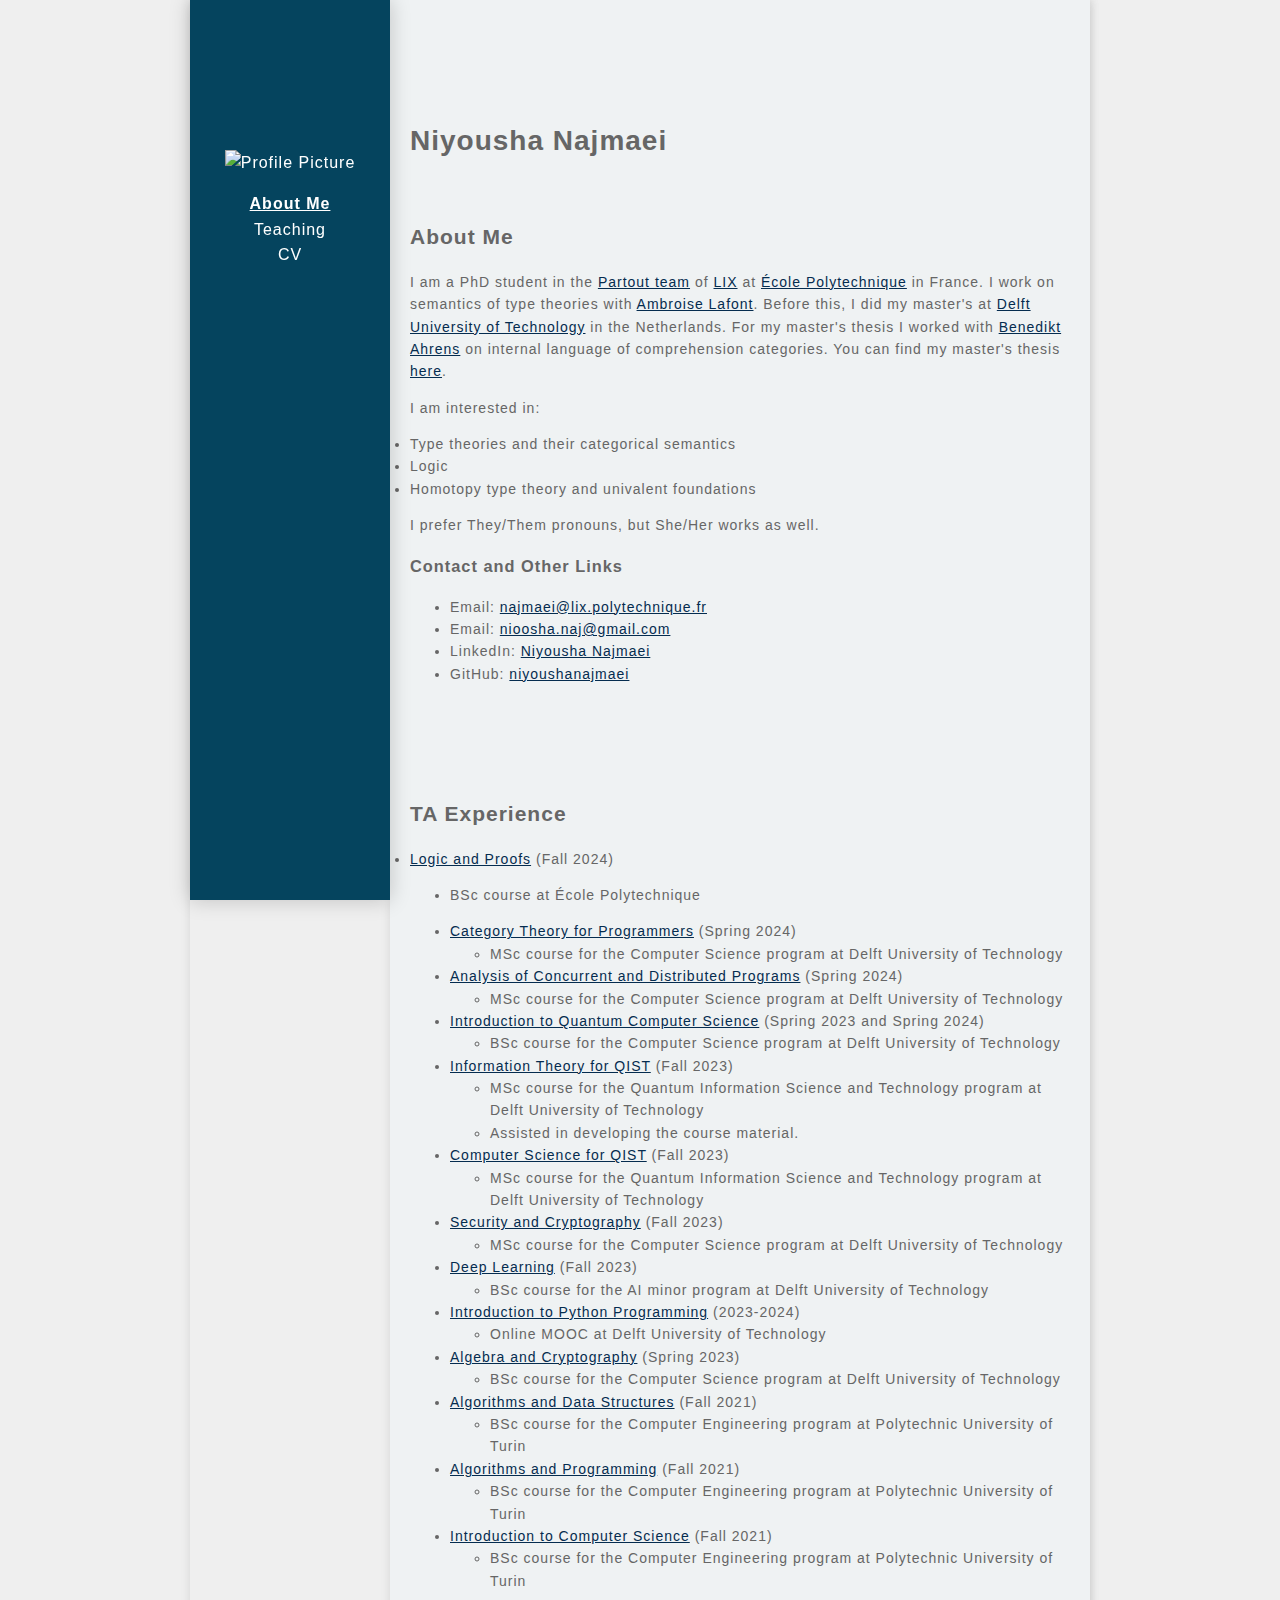
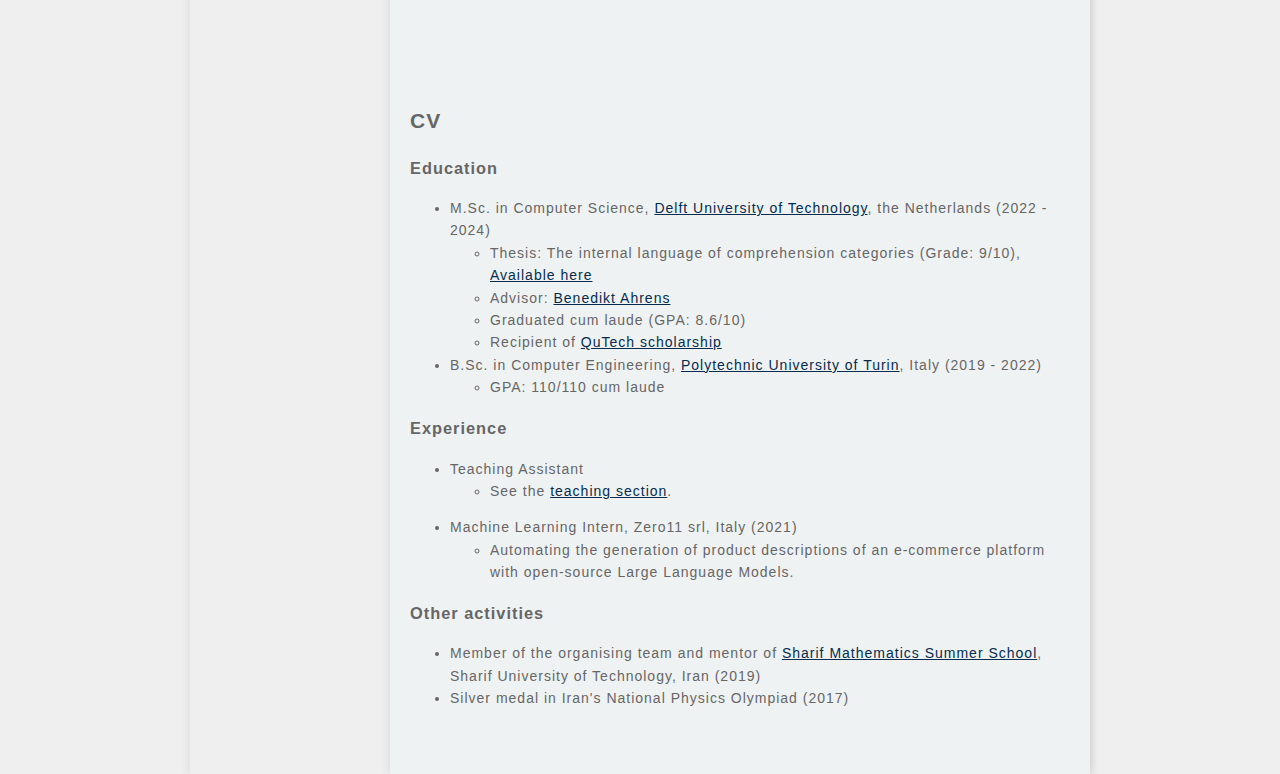
==== index.html @ a4563b4d "master thesis, phd position, new photo" ====
<!DOCTYPE html>
<html lang="en">

<head>
    <meta charset="UTF-8">
    <meta name="viewport" content="width=device-width, initial-scale=1.0">
    <title>Niyousha Najmaei</title>
    <link rel="stylesheet" href="styling.css">
</head>

<body>
    <div class="container">
        <div class="sidebar">
            <img src="./images/nioosha.jpg" alt="Profile Picture">
            <br><br>
            <a href="#about" class="nav-link">About Me</a> <br>
            <a href="#teaching" class="nav-link">Teaching</a><br>
            <!-- <a href="#projects" class="nav-link">Projects</a><br> -->
            <a href="#cv" class="nav-link">CV</a>
        </div>

        <div class="content" id="mainContentContainer">
            <!-- About Me Section -->
            <div id="name" class="name">
                <h1>Niyousha Najmaei</h1>
            </div>
            <div id="about" class="section">
                <h2>About Me</h2>
                <p>
                    I am a PhD student in the <a href="https://www.lix.polytechnique.fr/wp-partout/">Partout team</a> of <a href="https://www.lix.polytechnique.fr">LIX</a> at <a href="https://www.polytechnique.edu">École Polytechnique</a> in France. I work on semantics of type theories with <a href="https://amblafont.github.io">Ambroise Lafont</a>.
                    
                    Before this, I did my master's at <a href="https://www.tudelft.nl">Delft University of Technology</a> in the Netherlands. For my master's thesis I worked with <a href="https://benediktahrens.gitlab.io">Benedikt Ahrens</a> on internal language of comprehension categories. You can find my master's thesis <a href="https://repository.tudelft.nl/record/uuid:39e79d29-122c-4b54-827f-fd9908495e17">here</a>. 
                </p>
                <p>
                    I am interested in: 
                    <ul></ul>
                        <li>Type theories and their categorical semantics</li>
                        <li>Logic</li>
                        <li>Homotopy type theory and univalent foundations</li>
                    </ul>
                </p>
                
                I prefer They/Them pronouns, but She/Her works as well. 

                <h3>Contact and Other Links</h3>
                <p>
                    <ul>
                        <li>Email: <a href="mailto:najmaei@lix.polytechnique.fr">najmaei@lix.polytechnique.fr</a></li>
                        <li>Email: <a href="mailto:nioosha.naj@gmail.com">nioosha.naj@gmail.com</a></li>
                        <li>LinkedIn: <a href="https://www.linkedin.com/in/niyousha-najmaei-bb88a8216/">Niyousha Najmaei</a></li>
                        <li>GitHub: <a href="https://github.com/niyoushanajmaei/">niyoushanajmaei</a>
                    </ul>
                </p>
            </div>


            <!-- Teaching Section -->
            <div id="teaching" class="section">
                <h2>TA Experience</h2>
                <p>
                    <li><a href="https://synapses.polytechnique.fr/catalogue/2024-2025/ue/34/CSC-2F003-EP-logic-and-proofs?from=D12">Logic and Proofs</a> (Fall 2024)
                        <ul>
                            <li>BSc course at École Polytechnique</li>
                        </ul>
                        </i>
                    </li>
                    <ul>
                        <li><a href="https://www.studyguide.tudelft.nl/a101_displayCourse.do?course_id=64348">Category Theory for Programmers</a> (Spring 2024)
                            <ul>
                                <li>MSc course for the Computer Science program at Delft University of Technology</li>
                            </ul>
                            </i>
                        </li>
                        <li><a href="https://www.studyguide.tudelft.nl/a101_displayCourse.do?course_id=64343">Analysis of Concurrent and Distributed Programs</a> (Spring 2024)
                            <ul>
                                <li>MSc course for the Computer Science program at Delft University of Technology</li>
                            </ul>
                            </i>
                        </li>
                        <li><a href="https://www.studyguide.tudelft.nl/a101_displayCourse.do?course_id=64460">Introduction to Quantum Computer Science</a> (Spring 2023 and Spring 2024)
                            <ul>
                                <li>BSc course for the Computer Science program at Delft University of Technology</li>
                            </ul>
                        </li>
                        <li><a href="https://studiegids.tudelft.nl/a101_displayCourse.do?course_id=66909">Information Theory for QIST</a> (Fall 2023)
                            <ul>
                                <li>MSc course for the Quantum Information Science and Technology program at Delft University of Technology</li>
                                <li> Assisted in developing the course material.</li>
                            </ul>
                            </i>
                        </li>
                        <li><a href="https://studiegids.tudelft.nl/a101_displayCourse.do?course_id=66909">Computer Science for QIST</a> (Fall 2023)
                            <ul>
                                <li>MSc course for the Quantum Information Science and Technology program at Delft University of Technology</li>
                            </ul>
                        </li>
                        <li><a href="https://studiegids.tudelft.nl/a101_displayCourse.do?course_id=64264">Security and Cryptography</a> (Fall 2023)
                            <ul>
                                <li>MSc course for the Computer Science program at Delft University of Technology</li>
                            </ul>
                        </li>
                        <li><a href="https://studiegids.tudelft.nl/a101_displayCourse.do?course_id=66644">Deep Learning</a> (Fall 2023)
                            <ul>
                                <li>BSc course for the AI minor program at Delft University of Technology</li>
                            </ul>
                        </li>
                        <li><a href="https://studiegids.tudelft.nl/a101_displayCourse.do?course_id=67116">Introduction to Python Programming</a> (2023-2024)
                            <ul>
                                <li>Online MOOC at Delft University of Technology</li>
                            </ul>
                        </li>
                        <li><a href="https://studiegids.tudelft.nl/a101_displayCourse.do?course_id=61503">Algebra and Cryptography</a> (Spring 2023)</li>
                            <ul>
                                <li>BSc course for the Computer Science program at Delft University of Technology</li>
                            </ul>
                        </li>
                        
                        <li><a href="https://didattica.polito.it/pls/portal30/gap.pkg_guide.viewGap?p_cod_ins=01URNLM&p_a_acc=2022&p_header=S&p_lang=IT&multi=N">Algorithms and Data Structures</a> (Fall 2021)</li>
                            <ul>
                                <li>BSc course for the Computer Engineering program at Polytechnic University of Turin</li>
                            </ul>
                        </li>
                        <li><a href="https://didattica.polito.it/pls/portal30/gap.pkg_guide.viewGap?p_cod_ins=02OGDLM&p_a_acc=2021&p_header=S&p_lang=IT&multi=N">Algorithms and Programming</a> (Fall 2021)</li>
                            <ul>
                                <li>BSc course for the Computer Engineering program at Polytechnic University of Turin</li>
                            </ul>
                        </li>
                        <li><a href="https://didattica.polito.it/pls/portal30/gap.pkg_guide.viewGap?p_cod_ins=07JCJLI&p_a_acc=2022&p_header=S&p_lang=IT&multi=N">Introduction to Computer Science</a> (Fall 2021)</li>
                            <ul>
                                <li>BSc course for the Computer Engineering program at Polytechnic University of Turin</li>
                            </ul>
                        </li>
                    </ul>
                </p>
            </div>

            <!-- Projects Section
            <div id="projects" class="section">
                <h2>Projects</h2>
                <p>
                    <ul>
                    <li>Variational Quantum Eigensolver for the J1-J2 Spin Model (2022 - 2023) <a href="https://github.com/niyoushanajmaei/VQE_for_J1J2/blob/main/report/vqe_report.pdf">Report</a>, <a href="https://github.com/niyoushanajmaei/VQE_for_J1J2">Code</a></li>
                    <ul class="project-item">
                        <li>Investigating the use of the VQE algorithm with dynamic ansätze for finding the ground state of the J1-J2 model.</li>
                    </ul>
                
                    <li>Concurrency Testing for Weak Memory Models (Spring 2023) <a href="https://github.com/niyoushanajmaei/POSWM/blob/main/POS_Report-2.pdf">Report</a>, <a href="https://github.com/r-gheda/c11tester">Code</a></li>
                    <ul class="project-item">
                        <li>Extending BasicPOS and POS scheduling algorithms for concurrency testing in weak memory models.</li>
                    </ul>
                
                    <li>Automated Product Description Generation (Fall 2021) <a href="https://github.com/niyoushanajmaei/product_description/blob/master/reports/Report.pdf">Report</a>, <a href="https://github.com/niyoushanajmaei/product_description/tree/maste">Code</a></li>
                    <ul class="project-item">
                        <li>Bachelor thesis</li>
                        <li>Using Large Language Models for automating the generation of product descriptions for e-commerce platforms.</li>
                    </ul>
                
                    </ul>
                </p>
            </div> -->

            <!-- CV Section -->
            <div id="cv" class="section">
                <h2>CV</h2>
                <h3>Education</h3>
                <ul>
                    <li>M.Sc. in Computer Science, <a href="https://www.tudelft.nl">Delft University of Technology</a>, the Netherlands (2022 - 2024)</li>
                    <ul>
                        <li>Thesis: The internal language of comprehension categories (Grade: 9/10), <a href="https://repository.tudelft.nl/record/uuid:39e79d29-122c-4b54-827f-fd9908495e17">Available here</a></li>
                        <li>Advisor: <a href="https://benediktahrens.gitlab.io">Benedikt Ahrens</a></li>
                        <li>Graduated cum laude (GPA: 8.6/10)</li>
                        <li>Recipient of <a href="https://qutechacademy.nl/scholarships/">QuTech scholarship</a></li>
                        
                    </ul>
                    <li>B.Sc. in Computer Engineering, <a href="https://www.polito.it">Polytechnic University of Turin</a>, Italy (2019 - 2022)</li>
                    <ul>
                        <li>GPA: 110/110 cum laude</li>
                    </ul>
                </ul>

                <h3>Experience</h3>
                <ul>
                    <li>Teaching Assistant</li>
                    <ul>
                        <li>See the <a href="#teaching" class="nav-link">teaching section</a>.</li>
                    </ul>
                </ul>

                <ul>
                    <li>Machine Learning Intern, Zero11 srl, Italy (2021)</li>
                    <ul>
                        <li>Automating the generation of product descriptions of an e-commerce platform with open-source Large Language Models.</li>
                    </ul>
                </ul>

                <!-- <h3>Projects</h3>
                <ul>
                    <li>See the <a href="#projects" class="nav-link">projects section</a>.</li>
                </ul> -->
                
                <h3>Other activities</h3>
                <ul>
                    <li>Member of the organising team and mentor of <a href="http://school.math.sharif.edu">Sharif Mathematics Summer School</a>, Sharif University of Technology, Iran (2019)</li>
                    <li>Silver medal in Iran's National Physics Olympiad (2017)</li>
                    </ul>
                </ul>
            </div>
            <!-- <p class="not-footer">&copy; 2023 Niyousha Najmaei. All rights reserved.</p> -->
        </div>
    </div>
</body>

<script>
document.addEventListener("DOMContentLoaded", function () {
    const links = document.querySelectorAll('.nav-link');
    const targetSections = ["about", "teaching", "cv"];
    // const targetSections = ["about", "teaching", "projects", "cv"];
    let currentActiveLink = null;
    let clickedLink = false;

    function updateSidebar(entries) {
        entries.forEach(entry => {
            if (entry.isIntersecting) {
                const targetSectionId = entry.target.id;
                if (currentActiveLink !== targetSectionId && !clickedLink) {
                    currentActiveLink = targetSectionId;
                    updateActiveLink();
                }
            }
        });
    }

    function updateActiveLink() {
        links.forEach(link => {
            link.classList.remove('underline');
        });

        const activeLink = document.querySelector(`.nav-link[href="#${currentActiveLink || 'about'}"]`);
        if (activeLink) {
            activeLink.classList.add('underline');
        }
    }

    function handleScroll() {
        const scrollPosition = window.scrollY;
        if (scrollPosition === 0) {
            currentActiveLink = "about";
            updateActiveLink();
        }
    }

    function handleLinkClick(event) {
        clickedLink = true;
        const clickedLinkId = event.target.getAttribute('href').substring(1);
        currentActiveLink = clickedLinkId;
        updateActiveLink();

        const targetSection = document.getElementById(clickedLinkId);
        if (targetSection) {
            // Smooth scroll to the clicked section
            targetSection.scrollIntoView({
                behavior: 'smooth',
                block: 'start'
            });
        }

        // Reset the flag after a short delay
        setTimeout(() => {
            clickedLink = false;
        }, 200); // Adjust the duration as needed
    }

    const observer = new IntersectionObserver(updateSidebar, { threshold: 0.5 });

    targetSections.forEach(targetId => {
        const targetSection = document.getElementById(targetId);
        if (targetSection) {
            observer.observe(targetSection);
        }
    });

    // Set the initial scroll position to the top of the page and update the sidebar
    window.scrollTo(0, 0);
    updateActiveLink();

    // Add a scroll event listener to handle the case when the page is completely scrolled up
    window.addEventListener('scroll', handleScroll);

    // Add click event listeners to the sidebar links
    links.forEach(link => {
        link.addEventListener('click', handleLinkClick);
    });
});


</script>

</html>
---- styling.css ----
body, html {
    height: 100%;
    font-family: 'Segoe UI', Tahoma, Geneva, Verdana, sans-serif;
    letter-spacing: 1px;
    line-height: 1.6;
    margin: 0;
    padding: 0;
    background-color: #efefef;
    display: flex;
    flex-direction: column;
}

header {
    background-color: #efefef;
    color: #fff;
    text-align: center;
    padding: 1em;
    height: 30px;
}

.container {
    display: flex;
    width: 900px;
    margin: 20px auto;
    box-shadow: 0 0 10px rgba(0, 0, 0, 0.1);
    flex: 1;
    margin-top: 0px;
}

.sidebar {
    text-align: center;
    width: 200px;
    max-width: 100%;
    background-color: #05445E;
    color: #fff;
    padding: 130px 20px;
    box-sizing: border-box;
    align-items: center;
    box-shadow: 0 0 20px rgba(0, 0, 0, 0.2);
    position: fixed;
    overflow-y: auto;
    overflow-x: hidden; 
    top: 0;
    bottom: 0;
}

.sidebar img {
    top : 20px;
    width: 170px;
    margin-bottom: 10px;
    position: relative
}

.sidebar a {
    color: #fff;
    text-decoration: none;
}

.sidebar a.underline {
    color: #fff;
    text-decoration: underline;
    font-weight: bold;
}

.content {
    flex: 1;
    background-color: #eff2f3;
    padding: 20px;
    width: 80%;
    box-shadow: 0 0 10px rgba(0, 0, 0, 0.1);
    margin-left: 200px;
    box-sizing: border-box;
    color : #444;
    min-height: 100vh;
}

.not-footer {
    margin-top: auto;
    color: #666;
    text-align: center;
    padding: 1em;
    opacity: 0.4;
    font-size: 14px;
    height: 10px;
    text-align: left
}


#mainContentContainer{
    font-size: 14px; 
    display: flex;
    flex-direction: column;
    gap: 20px;
    padding: 20px;
    color: #666;
}

#mainContentContainer *{
    line-height: 1.6;
    letter-spacing: 1px;
}

a {
    color: #052c4f;
}

.section {
    margin-top: 30px;
    margin-bottom: 30px;
}

.name{
    margin-top: 80px;
    margin-bottom: -30px;
}
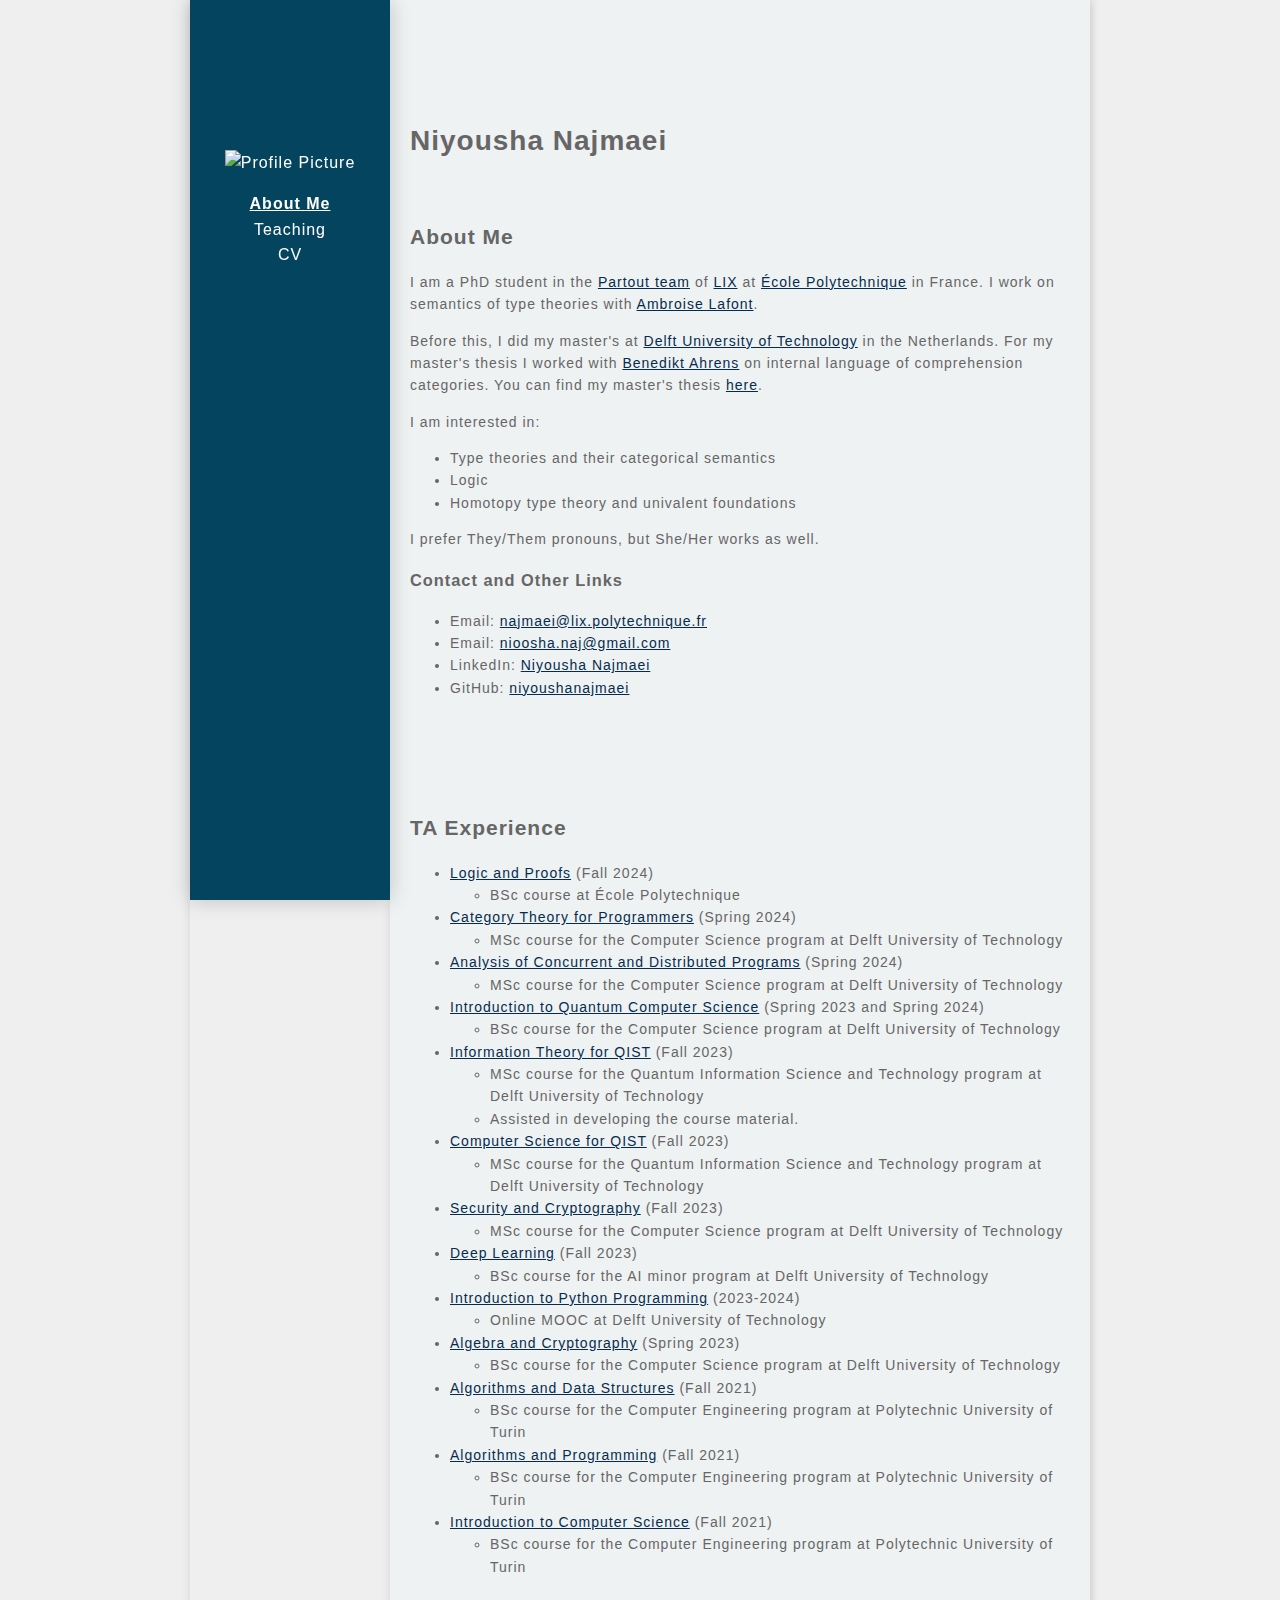
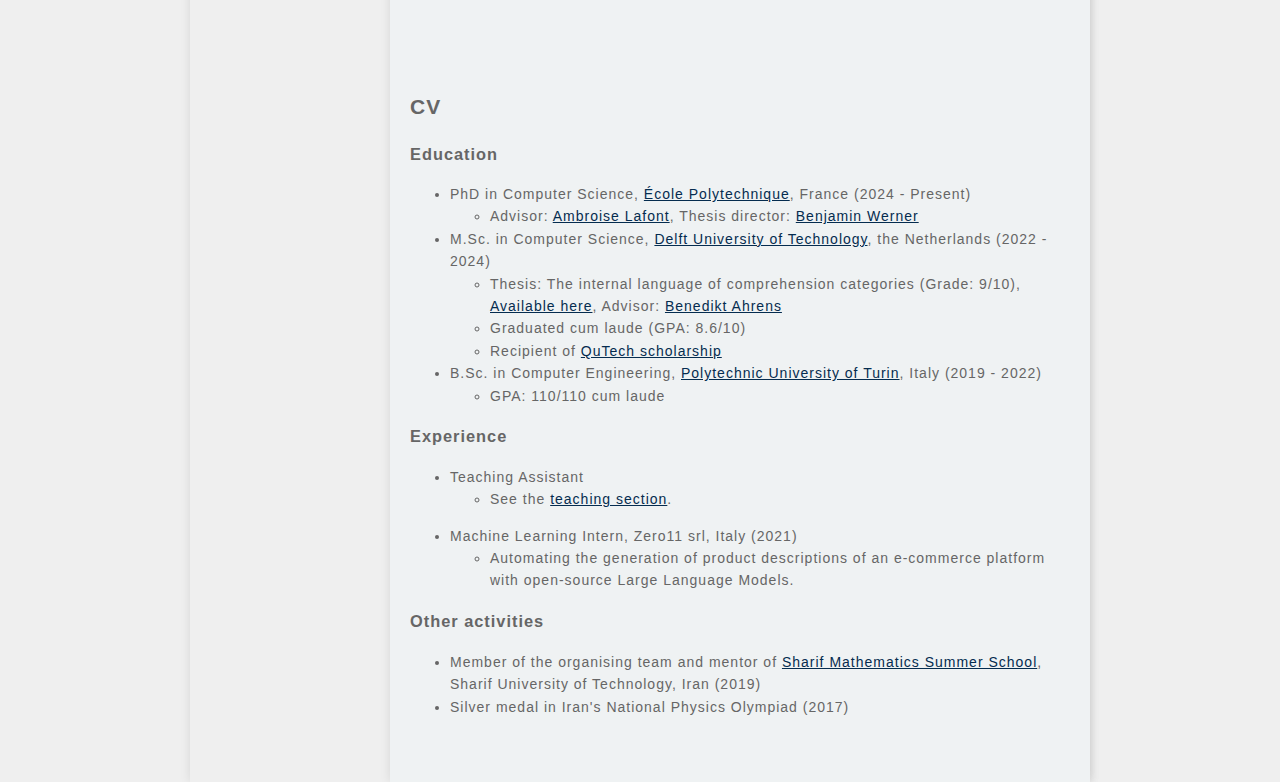
==== commit e6bcd173: "phd in cv section" ====
--- a/index.html
+++ b/index.html
@@ -28,20 +28,21 @@
                 <h2>About Me</h2>
                 <p>
                     I am a PhD student in the <a href="https://www.lix.polytechnique.fr/wp-partout/">Partout team</a> of <a href="https://www.lix.polytechnique.fr">LIX</a> at <a href="https://www.polytechnique.edu">École Polytechnique</a> in France. I work on semantics of type theories with <a href="https://amblafont.github.io">Ambroise Lafont</a>.
-                    
+                </p>
+                <p>
                     Before this, I did my master's at <a href="https://www.tudelft.nl">Delft University of Technology</a> in the Netherlands. For my master's thesis I worked with <a href="https://benediktahrens.gitlab.io">Benedikt Ahrens</a> on internal language of comprehension categories. You can find my master's thesis <a href="https://repository.tudelft.nl/record/uuid:39e79d29-122c-4b54-827f-fd9908495e17">here</a>. 
                 </p>
                 <p>
                     I am interested in: 
-                    <ul></ul>
+                    <ul>
                         <li>Type theories and their categorical semantics</li>
                         <li>Logic</li>
                         <li>Homotopy type theory and univalent foundations</li>
                     </ul>
                 </p>
-                
+                <p>
                 I prefer They/Them pronouns, but She/Her works as well. 
-
+                </p>
                 <h3>Contact and Other Links</h3>
                 <p>
                     <ul>
@@ -58,78 +59,77 @@
             <div id="teaching" class="section">
                 <h2>TA Experience</h2>
                 <p>
+                    <ul>
                     <li><a href="https://synapses.polytechnique.fr/catalogue/2024-2025/ue/34/CSC-2F003-EP-logic-and-proofs?from=D12">Logic and Proofs</a> (Fall 2024)
                         <ul>
                             <li>BSc course at École Polytechnique</li>
                         </ul>
+                    </li>
+                    <li><a href="https://www.studyguide.tudelft.nl/a101_displayCourse.do?course_id=64348">Category Theory for Programmers</a> (Spring 2024)
+                        <ul>
+                            <li>MSc course for the Computer Science program at Delft University of Technology</li>
+                        </ul>
                         </i>
                     </li>
-                    <ul>
-                        <li><a href="https://www.studyguide.tudelft.nl/a101_displayCourse.do?course_id=64348">Category Theory for Programmers</a> (Spring 2024)
-                            <ul>
-                                <li>MSc course for the Computer Science program at Delft University of Technology</li>
-                            </ul>
-                            </i>
-                        </li>
-                        <li><a href="https://www.studyguide.tudelft.nl/a101_displayCourse.do?course_id=64343">Analysis of Concurrent and Distributed Programs</a> (Spring 2024)
-                            <ul>
-                                <li>MSc course for the Computer Science program at Delft University of Technology</li>
-                            </ul>
-                            </i>
-                        </li>
-                        <li><a href="https://www.studyguide.tudelft.nl/a101_displayCourse.do?course_id=64460">Introduction to Quantum Computer Science</a> (Spring 2023 and Spring 2024)
-                            <ul>
-                                <li>BSc course for the Computer Science program at Delft University of Technology</li>
-                            </ul>
-                        </li>
-                        <li><a href="https://studiegids.tudelft.nl/a101_displayCourse.do?course_id=66909">Information Theory for QIST</a> (Fall 2023)
-                            <ul>
-                                <li>MSc course for the Quantum Information Science and Technology program at Delft University of Technology</li>
-                                <li> Assisted in developing the course material.</li>
-                            </ul>
-                            </i>
-                        </li>
-                        <li><a href="https://studiegids.tudelft.nl/a101_displayCourse.do?course_id=66909">Computer Science for QIST</a> (Fall 2023)
-                            <ul>
-                                <li>MSc course for the Quantum Information Science and Technology program at Delft University of Technology</li>
-                            </ul>
-                        </li>
-                        <li><a href="https://studiegids.tudelft.nl/a101_displayCourse.do?course_id=64264">Security and Cryptography</a> (Fall 2023)
-                            <ul>
-                                <li>MSc course for the Computer Science program at Delft University of Technology</li>
-                            </ul>
-                        </li>
-                        <li><a href="https://studiegids.tudelft.nl/a101_displayCourse.do?course_id=66644">Deep Learning</a> (Fall 2023)
-                            <ul>
-                                <li>BSc course for the AI minor program at Delft University of Technology</li>
-                            </ul>
-                        </li>
-                        <li><a href="https://studiegids.tudelft.nl/a101_displayCourse.do?course_id=67116">Introduction to Python Programming</a> (2023-2024)
-                            <ul>
-                                <li>Online MOOC at Delft University of Technology</li>
-                            </ul>
-                        </li>
-                        <li><a href="https://studiegids.tudelft.nl/a101_displayCourse.do?course_id=61503">Algebra and Cryptography</a> (Spring 2023)</li>
-                            <ul>
-                                <li>BSc course for the Computer Science program at Delft University of Technology</li>
-                            </ul>
-                        </li>
-                        
-                        <li><a href="https://didattica.polito.it/pls/portal30/gap.pkg_guide.viewGap?p_cod_ins=01URNLM&p_a_acc=2022&p_header=S&p_lang=IT&multi=N">Algorithms and Data Structures</a> (Fall 2021)</li>
-                            <ul>
-                                <li>BSc course for the Computer Engineering program at Polytechnic University of Turin</li>
-                            </ul>
-                        </li>
-                        <li><a href="https://didattica.polito.it/pls/portal30/gap.pkg_guide.viewGap?p_cod_ins=02OGDLM&p_a_acc=2021&p_header=S&p_lang=IT&multi=N">Algorithms and Programming</a> (Fall 2021)</li>
-                            <ul>
-                                <li>BSc course for the Computer Engineering program at Polytechnic University of Turin</li>
-                            </ul>
-                        </li>
-                        <li><a href="https://didattica.polito.it/pls/portal30/gap.pkg_guide.viewGap?p_cod_ins=07JCJLI&p_a_acc=2022&p_header=S&p_lang=IT&multi=N">Introduction to Computer Science</a> (Fall 2021)</li>
-                            <ul>
-                                <li>BSc course for the Computer Engineering program at Polytechnic University of Turin</li>
-                            </ul>
-                        </li>
+                    <li><a href="https://www.studyguide.tudelft.nl/a101_displayCourse.do?course_id=64343">Analysis of Concurrent and Distributed Programs</a> (Spring 2024)
+                        <ul>
+                            <li>MSc course for the Computer Science program at Delft University of Technology</li>
+                        </ul>
+                        </i>
+                    </li>
+                    <li><a href="https://www.studyguide.tudelft.nl/a101_displayCourse.do?course_id=64460">Introduction to Quantum Computer Science</a> (Spring 2023 and Spring 2024)
+                        <ul>
+                            <li>BSc course for the Computer Science program at Delft University of Technology</li>
+                        </ul>
+                    </li>
+                    <li><a href="https://studiegids.tudelft.nl/a101_displayCourse.do?course_id=66909">Information Theory for QIST</a> (Fall 2023)
+                        <ul>
+                            <li>MSc course for the Quantum Information Science and Technology program at Delft University of Technology</li>
+                            <li> Assisted in developing the course material.</li>
+                        </ul>
+                        </i>
+                    </li>
+                    <li><a href="https://studiegids.tudelft.nl/a101_displayCourse.do?course_id=66909">Computer Science for QIST</a> (Fall 2023)
+                        <ul>
+                            <li>MSc course for the Quantum Information Science and Technology program at Delft University of Technology</li>
+                        </ul>
+                    </li>
+                    <li><a href="https://studiegids.tudelft.nl/a101_displayCourse.do?course_id=64264">Security and Cryptography</a> (Fall 2023)
+                        <ul>
+                            <li>MSc course for the Computer Science program at Delft University of Technology</li>
+                        </ul>
+                    </li>
+                    <li><a href="https://studiegids.tudelft.nl/a101_displayCourse.do?course_id=66644">Deep Learning</a> (Fall 2023)
+                        <ul>
+                            <li>BSc course for the AI minor program at Delft University of Technology</li>
+                        </ul>
+                    </li>
+                    <li><a href="https://studiegids.tudelft.nl/a101_displayCourse.do?course_id=67116">Introduction to Python Programming</a> (2023-2024)
+                        <ul>
+                            <li>Online MOOC at Delft University of Technology</li>
+                        </ul>
+                    </li>
+                    <li><a href="https://studiegids.tudelft.nl/a101_displayCourse.do?course_id=61503">Algebra and Cryptography</a> (Spring 2023)</li>
+                        <ul>
+                            <li>BSc course for the Computer Science program at Delft University of Technology</li>
+                        </ul>
+                    </li>
+                    
+                    <li><a href="https://didattica.polito.it/pls/portal30/gap.pkg_guide.viewGap?p_cod_ins=01URNLM&p_a_acc=2022&p_header=S&p_lang=IT&multi=N">Algorithms and Data Structures</a> (Fall 2021)</li>
+                        <ul>
+                            <li>BSc course for the Computer Engineering program at Polytechnic University of Turin</li>
+                        </ul>
+                    </li>
+                    <li><a href="https://didattica.polito.it/pls/portal30/gap.pkg_guide.viewGap?p_cod_ins=02OGDLM&p_a_acc=2021&p_header=S&p_lang=IT&multi=N">Algorithms and Programming</a> (Fall 2021)</li>
+                        <ul>
+                            <li>BSc course for the Computer Engineering program at Polytechnic University of Turin</li>
+                        </ul>
+                    </li>
+                    <li><a href="https://didattica.polito.it/pls/portal30/gap.pkg_guide.viewGap?p_cod_ins=07JCJLI&p_a_acc=2022&p_header=S&p_lang=IT&multi=N">Introduction to Computer Science</a> (Fall 2021)</li>
+                        <ul>
+                            <li>BSc course for the Computer Engineering program at Polytechnic University of Turin</li>
+                        </ul>
+                    </li>
                     </ul>
                 </p>
             </div>
@@ -164,10 +164,15 @@
                 <h2>CV</h2>
                 <h3>Education</h3>
                 <ul>
+                    <li>PhD in Computer Science, <a href="https://www.polytechnique.edu">École Polytechnique</a>, France (2024 - Present)</li>
+                        <ul>
+                            <li> 
+                                Advisor: <a href="https://amblafont.github.io">Ambroise Lafont</a>, Thesis director: <a href="https://www.lix.polytechnique.fr/Labo/Benjamin.Werner/">Benjamin Werner</a>
+                            </li>
+                        </ul>
                     <li>M.Sc. in Computer Science, <a href="https://www.tudelft.nl">Delft University of Technology</a>, the Netherlands (2022 - 2024)</li>
                     <ul>
-                        <li>Thesis: The internal language of comprehension categories (Grade: 9/10), <a href="https://repository.tudelft.nl/record/uuid:39e79d29-122c-4b54-827f-fd9908495e17">Available here</a></li>
-                        <li>Advisor: <a href="https://benediktahrens.gitlab.io">Benedikt Ahrens</a></li>
+                        <li>Thesis: The internal language of comprehension categories (Grade: 9/10), <a href="https://repository.tudelft.nl/record/uuid:39e79d29-122c-4b54-827f-fd9908495e17">Available here</a>, Advisor: <a href="https://benediktahrens.gitlab.io">Benedikt Ahrens</a></li>
                         <li>Graduated cum laude (GPA: 8.6/10)</li>
                         <li>Recipient of <a href="https://qutechacademy.nl/scholarships/">QuTech scholarship</a></li>
                         
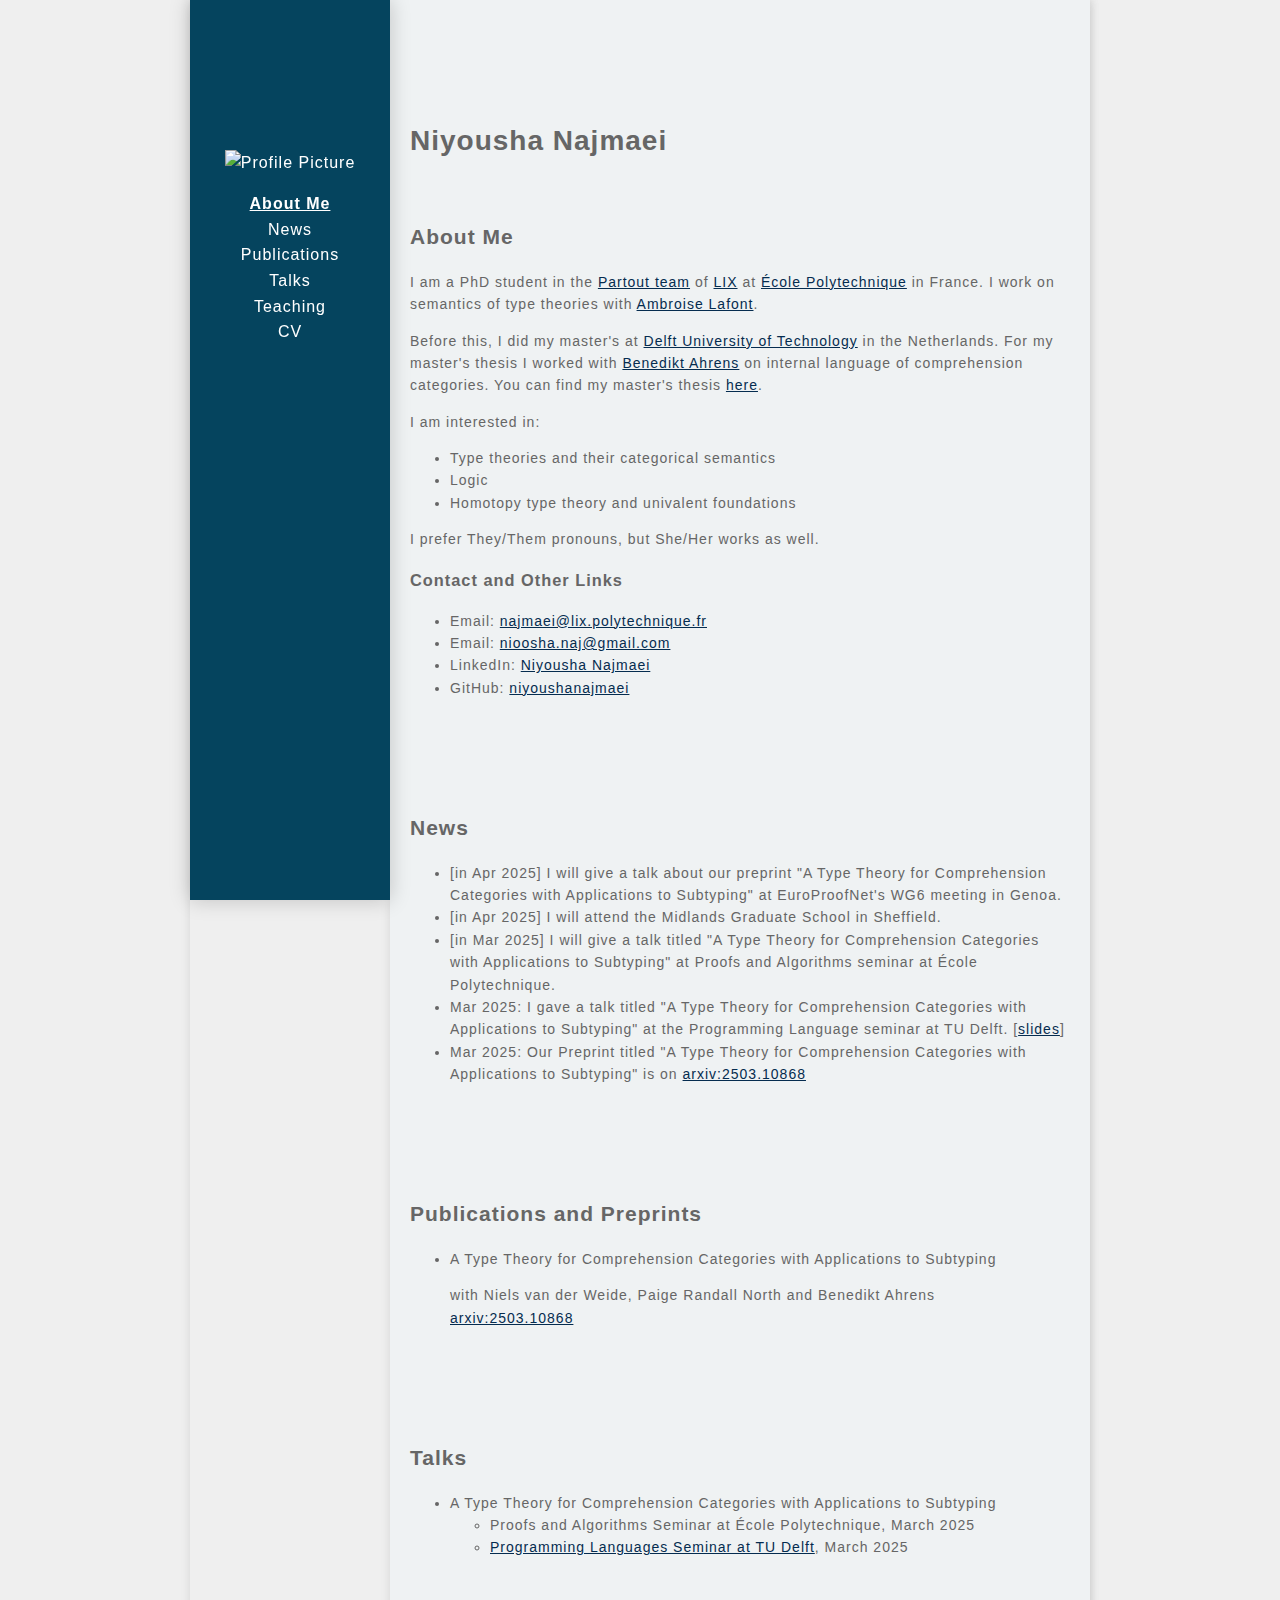
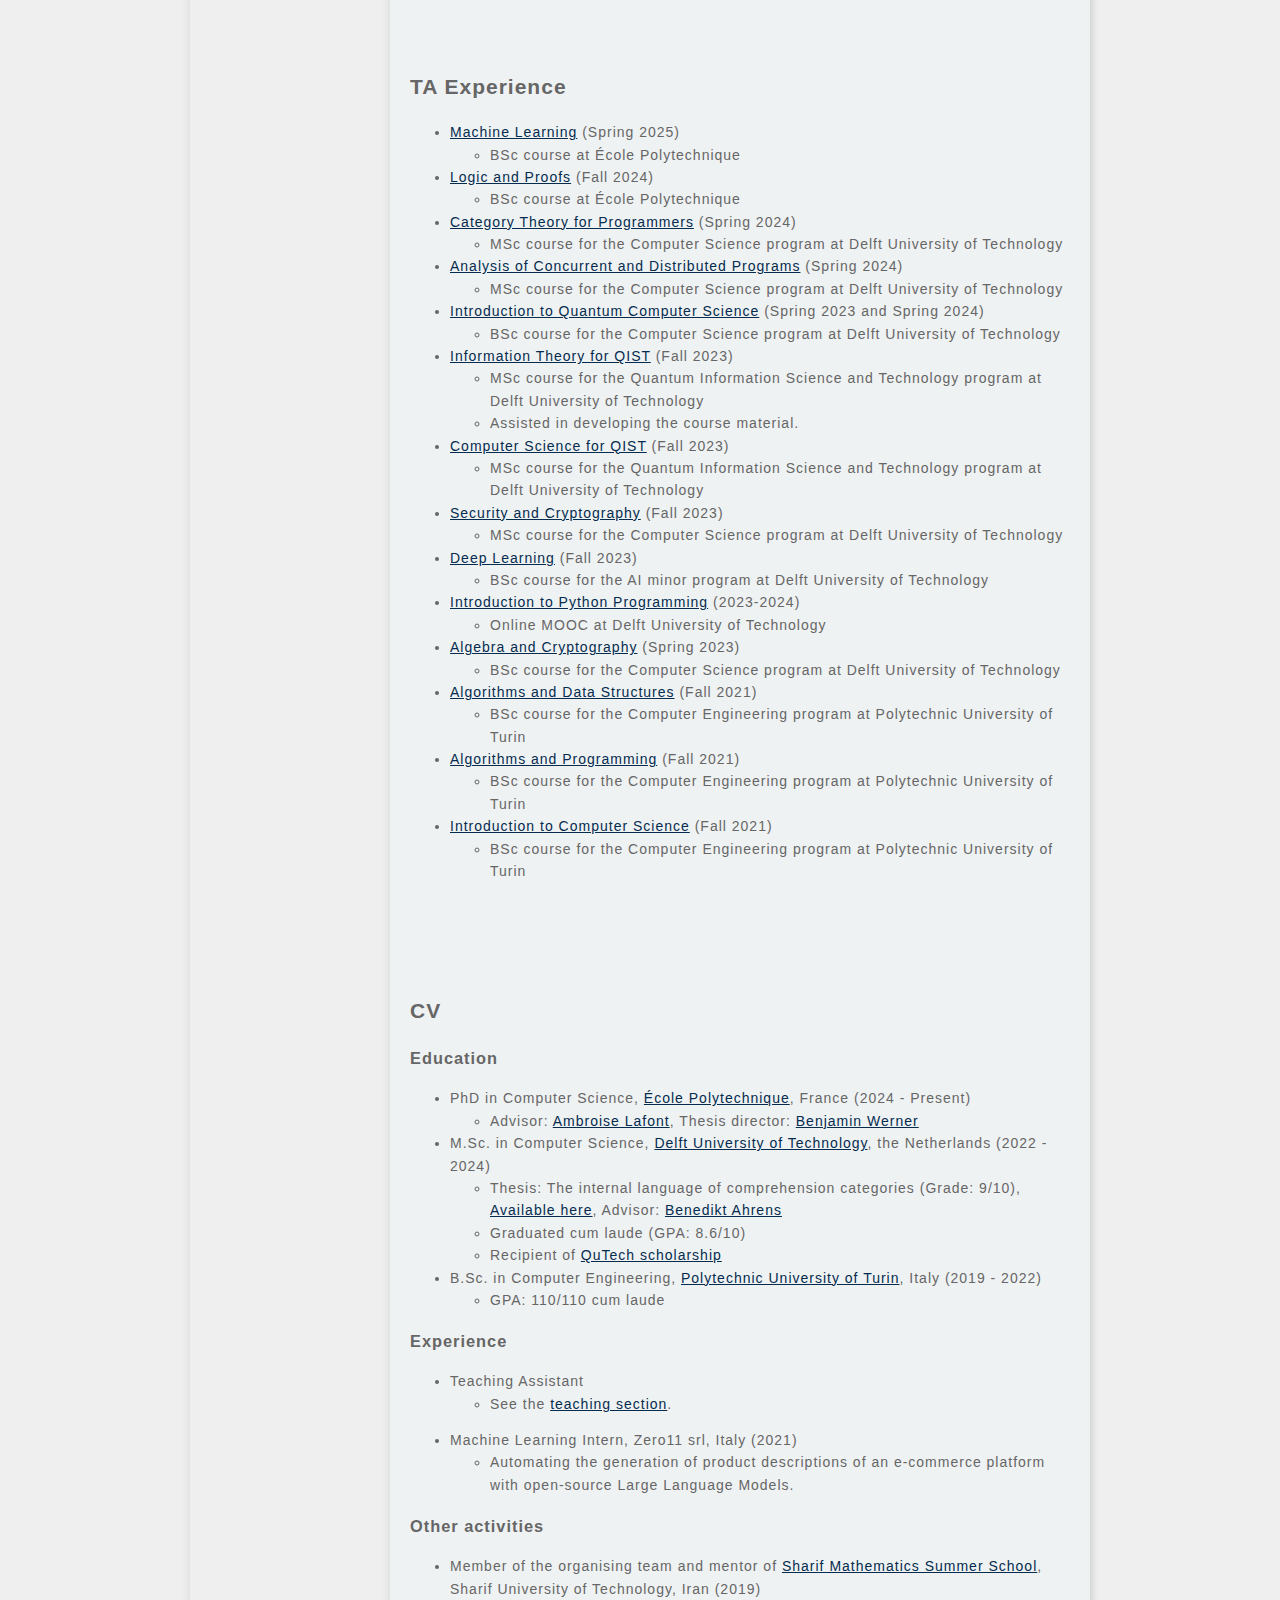
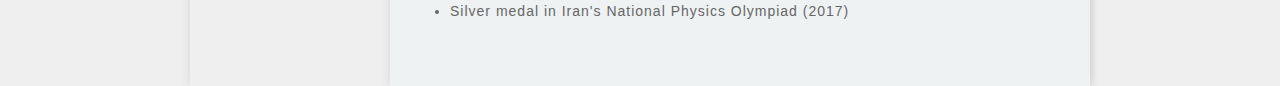
==== commit 42f41254: "add news, publications and talks, update TA" ====
--- a/index.html
+++ b/index.html
@@ -11,9 +11,12 @@
 <body>
     <div class="container">
         <div class="sidebar">
-            <img src="./images/nioosha.jpg" alt="Profile Picture">
+            <img src="./images/nioosha.png" alt="Profile Picture">
             <br><br>
             <a href="#about" class="nav-link">About Me</a> <br>
+            <a href="#news" class="nav-link">News</a> <br>
+            <a href="#publications" class="nav-link">Publications</a><br>
+            <a href="#talks" class="nav-link">Talks</a><br>
             <a href="#teaching" class="nav-link">Teaching</a><br>
             <!-- <a href="#projects" class="nav-link">Projects</a><br> -->
             <a href="#cv" class="nav-link">CV</a>
@@ -55,11 +58,76 @@
             </div>
 
 
+            <!-- News Section -->
+            <div id="news" class="section">
+                <h2>News</h2>
+                <p>
+                    <ul>
+                        <li>
+                            [in Apr 2025] I will give a talk about our preprint "A Type Theory for Comprehension Categories with Applications to Subtyping" at EuroProofNet's WG6 meeting in Genoa. 
+                        </li>
+                        <li>
+                            [in Apr 2025] I will attend the Midlands Graduate School in Sheffield.
+                        </li>
+                        <li>
+                            [in Mar 2025] I will give a talk titled "A Type Theory for Comprehension Categories with Applications to Subtyping" at Proofs and Algorithms seminar at École Polytechnique. 
+                        </li>
+                        <li>
+                            Mar 2025: I gave a talk titled "A Type Theory for Comprehension Categories with Applications to Subtyping" at the Programming Language seminar at TU Delft. [<a href="talks/CCTT/A_Type_Theory_for_Comprehension_Categories_with_Applications_to_Subtyping_Delft.pdf" target="_blank" rel="noopener noreferrer">slides</a>]
+                        </li>
+                        <li>
+                            Mar 2025: Our Preprint titled "A Type Theory for Comprehension Categories with Applications to Subtyping" is on <a href="https://arxiv.org/abs/2503.10868">arxiv:2503.10868</a>
+                        </li>
+                    </ul>
+                </p>
+            </div>
+
+            <!-- Publications Section -->
+            <div id="publications" class="section">
+                <h2>Publications and Preprints</h2>
+                <p>
+                    <ul>
+                        <li>
+                        A Type Theory for Comprehension Categories with Applications to Subtyping
+                        <p>
+                            with Niels van der Weide, Paige Randall North and Benedikt Ahrens
+                            <br>
+                            <a href="https://arxiv.org/abs/2503.10868">arxiv:2503.10868</a></p>
+                        </li>
+                    </ul>
+                </p>
+            </div>
+
+            <!-- Talks Section -->
+            <div id="talks" class="section">
+                <h2>Talks</h2>
+                <p><ul>
+                    <li>
+                        A Type Theory for Comprehension Categories with Applications to Subtyping
+                        <ul>
+                            <li>
+                                Proofs and Algorithms Seminar at École Polytechnique, March 2025
+                            </li>
+                            <li>
+                                <a href="talks/CCTT/A_Type_Theory_for_Comprehension_Categories_with_Applications_to_Subtyping_Delft.pdf" target="_blank" rel="noopener noreferrer">Programming Languages Seminar at TU Delft</a>, March 2025
+                            </li>
+                        </ul>
+                    </li>
+                </ul></p>
+            </div>
+
+
             <!-- Teaching Section -->
             <div id="teaching" class="section">
                 <h2>TA Experience</h2>
                 <p>
                     <ul>
+                    <li><a href="https://synapses.polytechnique.fr/catalogue/2024-2025/ue/47/CSC-2S004-EP-machine-learning?from=D12">Machine Learning</a> (Spring 2025)
+                        <ul>
+                            <li>BSc course at École Polytechnique</li>
+                        </ul>
+                    </li>
+                    
                     <li><a href="https://synapses.polytechnique.fr/catalogue/2024-2025/ue/34/CSC-2F003-EP-logic-and-proofs?from=D12">Logic and Proofs</a> (Fall 2024)
                         <ul>
                             <li>BSc course at École Polytechnique</li>
@@ -175,7 +243,6 @@
                         <li>Thesis: The internal language of comprehension categories (Grade: 9/10), <a href="https://repository.tudelft.nl/record/uuid:39e79d29-122c-4b54-827f-fd9908495e17">Available here</a>, Advisor: <a href="https://benediktahrens.gitlab.io">Benedikt Ahrens</a></li>
                         <li>Graduated cum laude (GPA: 8.6/10)</li>
                         <li>Recipient of <a href="https://qutechacademy.nl/scholarships/">QuTech scholarship</a></li>
-                        
                     </ul>
                     <li>B.Sc. in Computer Engineering, <a href="https://www.polito.it">Polytechnic University of Turin</a>, Italy (2019 - 2022)</li>
                     <ul>
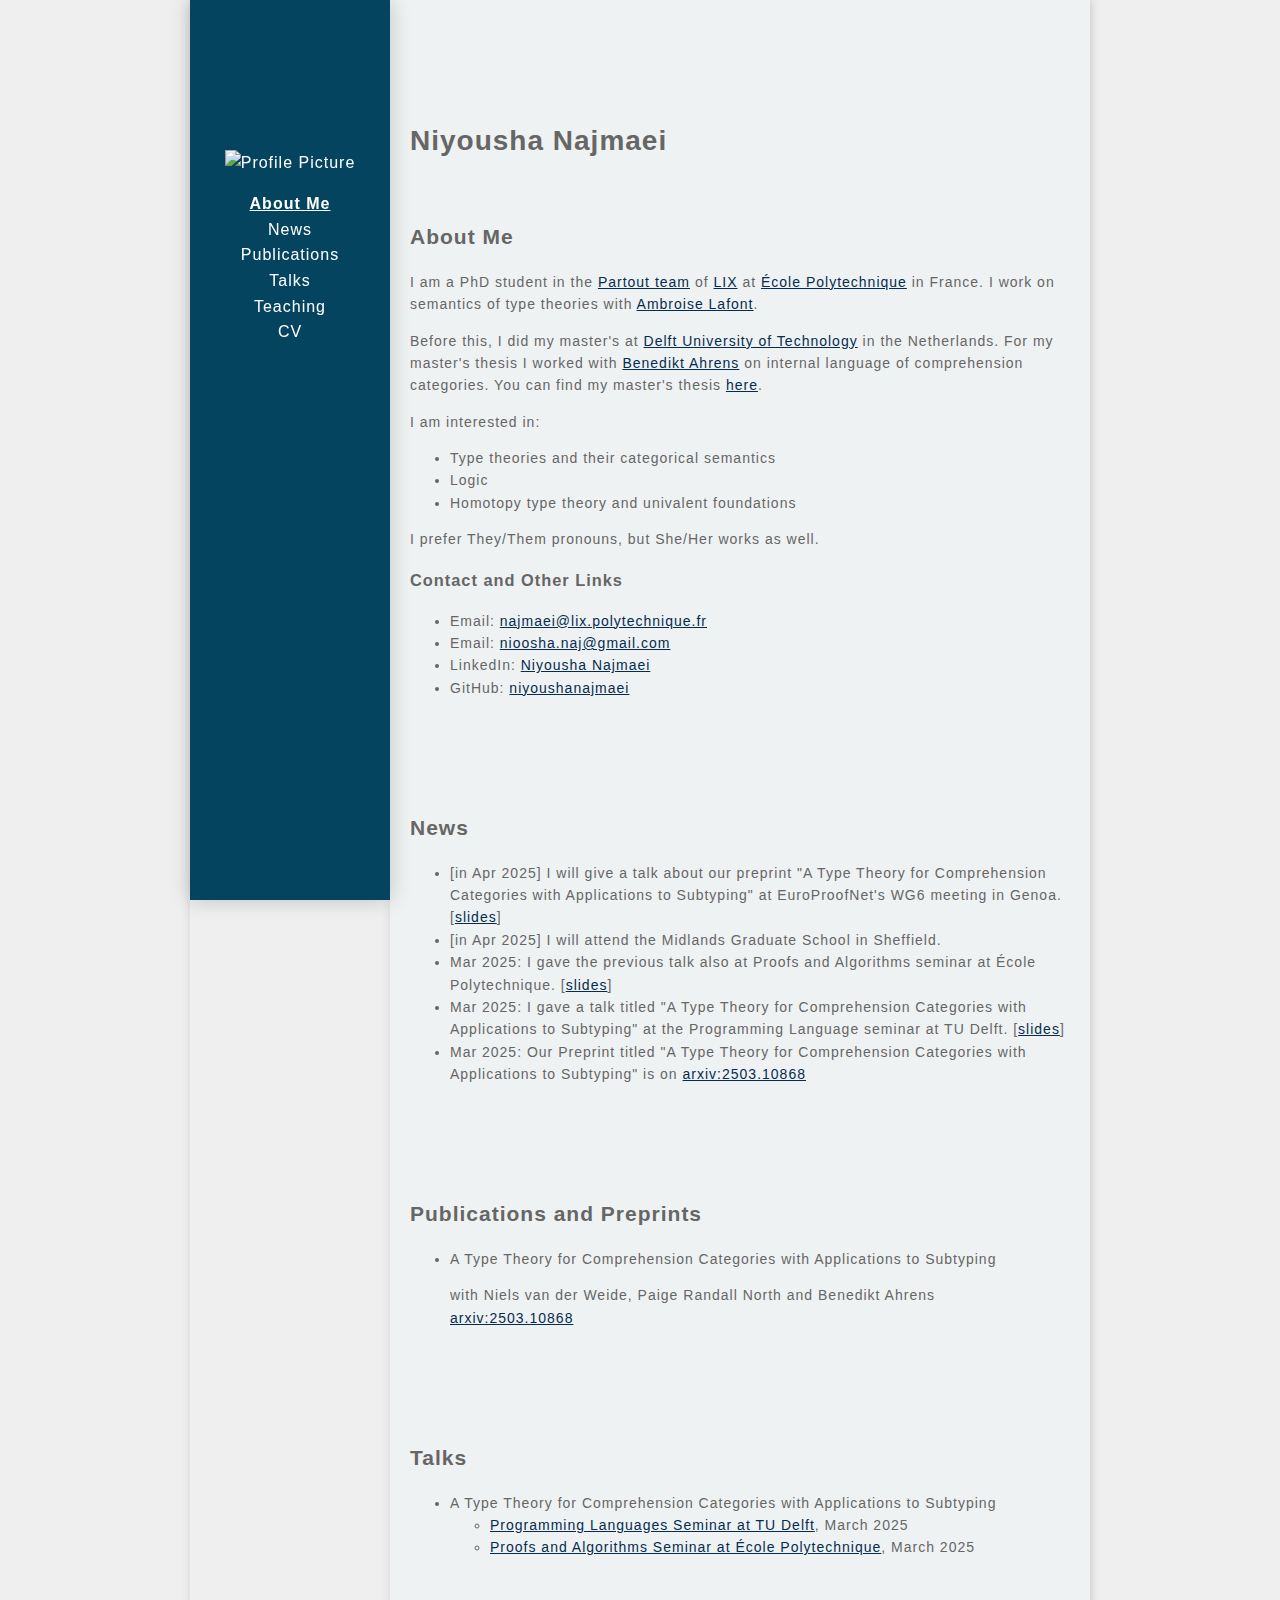
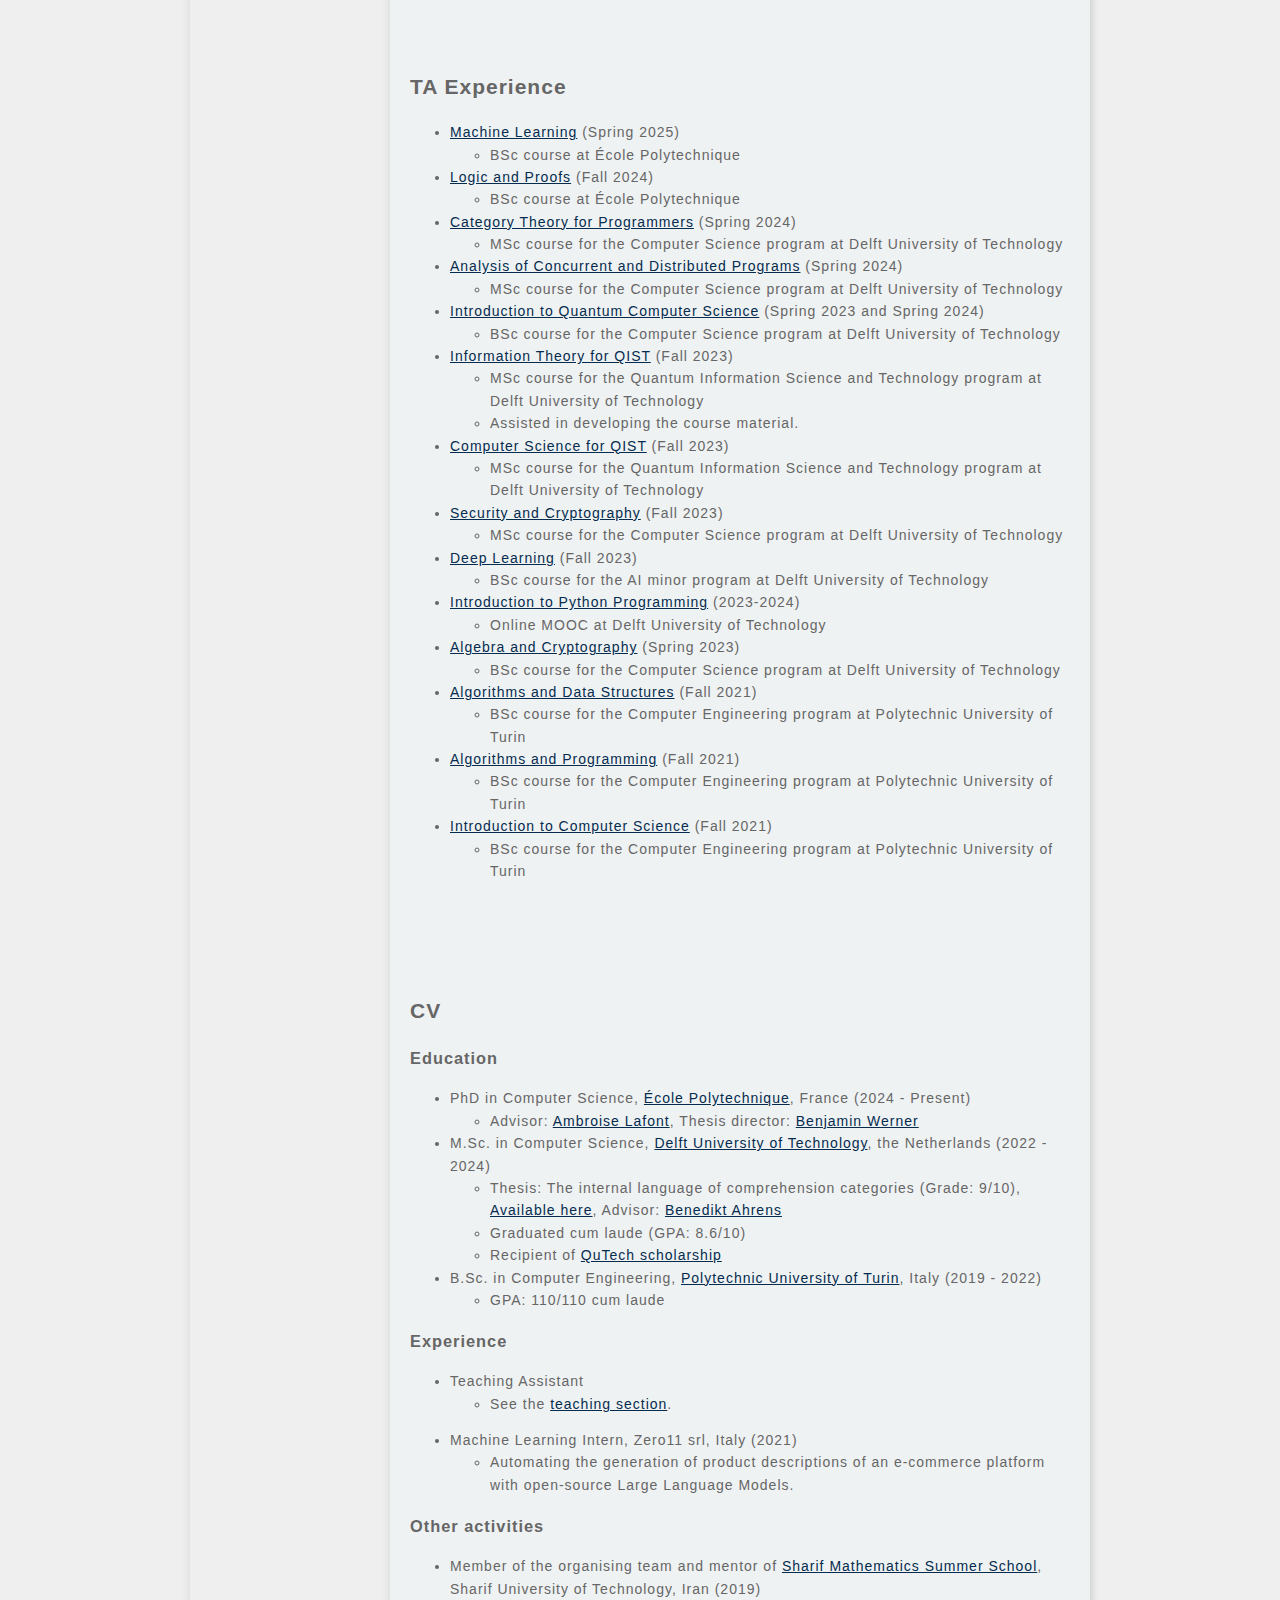
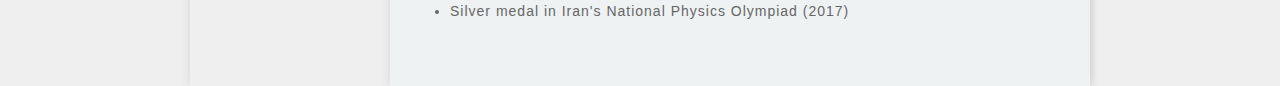
==== commit 1f82561c: "fix scrolly thingy,update slides" ====
--- a/index.html
+++ b/index.html
@@ -64,13 +64,13 @@
                 <p>
                     <ul>
                         <li>
-                            [in Apr 2025] I will give a talk about our preprint "A Type Theory for Comprehension Categories with Applications to Subtyping" at EuroProofNet's WG6 meeting in Genoa. 
+                            [in Apr 2025] I will give a talk about our preprint "A Type Theory for Comprehension Categories with Applications to Subtyping" at EuroProofNet's WG6 meeting in Genoa. [<a href="talks/CCTT/A_Type_Theory_for_Comprehension_Categories_with_Applications_to_Subtyping_Genova.pdf" target="_blank" rel="noopener noreferrer">slides</a>]
                         </li>
                         <li>
                             [in Apr 2025] I will attend the Midlands Graduate School in Sheffield.
                         </li>
                         <li>
-                            [in Mar 2025] I will give a talk titled "A Type Theory for Comprehension Categories with Applications to Subtyping" at Proofs and Algorithms seminar at École Polytechnique. 
+                            Mar 2025: I gave the previous talk also at Proofs and Algorithms seminar at École Polytechnique. [<a href="talks/CCTT/A_Type_Theory_for_Comprehension_Categories_with_Applications_to_Subtyping_Palaiseau.pdf" target="_blank" rel="noopener noreferrer">slides</a>]
                         </li>
                         <li>
                             Mar 2025: I gave a talk titled "A Type Theory for Comprehension Categories with Applications to Subtyping" at the Programming Language seminar at TU Delft. [<a href="talks/CCTT/A_Type_Theory_for_Comprehension_Categories_with_Applications_to_Subtyping_Delft.pdf" target="_blank" rel="noopener noreferrer">slides</a>]
@@ -106,10 +106,10 @@
                         A Type Theory for Comprehension Categories with Applications to Subtyping
                         <ul>
                             <li>
-                                Proofs and Algorithms Seminar at École Polytechnique, March 2025
+                                <a href="talks/CCTT/A_Type_Theory_for_Comprehension_Categories_with_Applications_to_Subtyping_Delft.pdf" target="_blank" rel="noopener noreferrer">Programming Languages Seminar at TU Delft</a>, March 2025
                             </li>
                             <li>
-                                <a href="talks/CCTT/A_Type_Theory_for_Comprehension_Categories_with_Applications_to_Subtyping_Delft.pdf" target="_blank" rel="noopener noreferrer">Programming Languages Seminar at TU Delft</a>, March 2025
+                                <a href="talks/CCTT/A_Type_Theory_for_Comprehension_Categories_with_Applications_to_Subtyping_Palaiseau.pdf" target="_blank" rel="noopener noreferrer">Proofs and Algorithms Seminar at École Polytechnique</a>, March 2025
                             </li>
                         </ul>
                     </li>
@@ -285,22 +285,9 @@
 <script>
 document.addEventListener("DOMContentLoaded", function () {
     const links = document.querySelectorAll('.nav-link');
-    const targetSections = ["about", "teaching", "cv"];
-    // const targetSections = ["about", "teaching", "projects", "cv"];
+    const targetSections = ["about", "news", "publications", "talks", "teaching", "cv"];
     let currentActiveLink = null;
     let clickedLink = false;
-
-    function updateSidebar(entries) {
-        entries.forEach(entry => {
-            if (entry.isIntersecting) {
-                const targetSectionId = entry.target.id;
-                if (currentActiveLink !== targetSectionId && !clickedLink) {
-                    currentActiveLink = targetSectionId;
-                    updateActiveLink();
-                }
-            }
-        });
-    }
 
     function updateActiveLink() {
         links.forEach(link => {
@@ -314,14 +301,30 @@
     }
 
     function handleScroll() {
-        const scrollPosition = window.scrollY;
-        if (scrollPosition === 0) {
-            currentActiveLink = "about";
+        if (clickedLink) return; 
+
+        let topSection = null;
+        let minDistance = window.innerHeight; 
+
+        targetSections.forEach(sectionId => {
+            const section = document.getElementById(sectionId);
+            if (section) {
+                const rect = section.getBoundingClientRect();
+                if (rect.top >= 0 && rect.top < minDistance) {
+                    minDistance = rect.top;
+                    topSection = sectionId;
+                }
+            }
+        });
+
+        if (topSection && topSection !== currentActiveLink) {
+            currentActiveLink = topSection;
             updateActiveLink();
         }
     }
 
     function handleLinkClick(event) {
+        event.preventDefault();
         clickedLink = true;
         const clickedLinkId = event.target.getAttribute('href').substring(1);
         currentActiveLink = clickedLinkId;
@@ -329,42 +332,27 @@
 
         const targetSection = document.getElementById(clickedLinkId);
         if (targetSection) {
-            // Smooth scroll to the clicked section
             targetSection.scrollIntoView({
                 behavior: 'smooth',
                 block: 'start'
             });
         }
 
-        // Reset the flag after a short delay
+        // smooth scroll to target
         setTimeout(() => {
             clickedLink = false;
-        }, 200); // Adjust the duration as needed
+        }, 300);
     }
 
-    const observer = new IntersectionObserver(updateSidebar, { threshold: 0.5 });
-
-    targetSections.forEach(targetId => {
-        const targetSection = document.getElementById(targetId);
-        if (targetSection) {
-            observer.observe(targetSection);
-        }
-    });
-
-    // Set the initial scroll position to the top of the page and update the sidebar
-    window.scrollTo(0, 0);
-    updateActiveLink();
-
-    // Add a scroll event listener to handle the case when the page is completely scrolled up
     window.addEventListener('scroll', handleScroll);
 
-    // Add click event listeners to the sidebar links
     links.forEach(link => {
         link.addEventListener('click', handleLinkClick);
     });
+
+    handleScroll();
 });
 
-
 </script>
 
 </html>
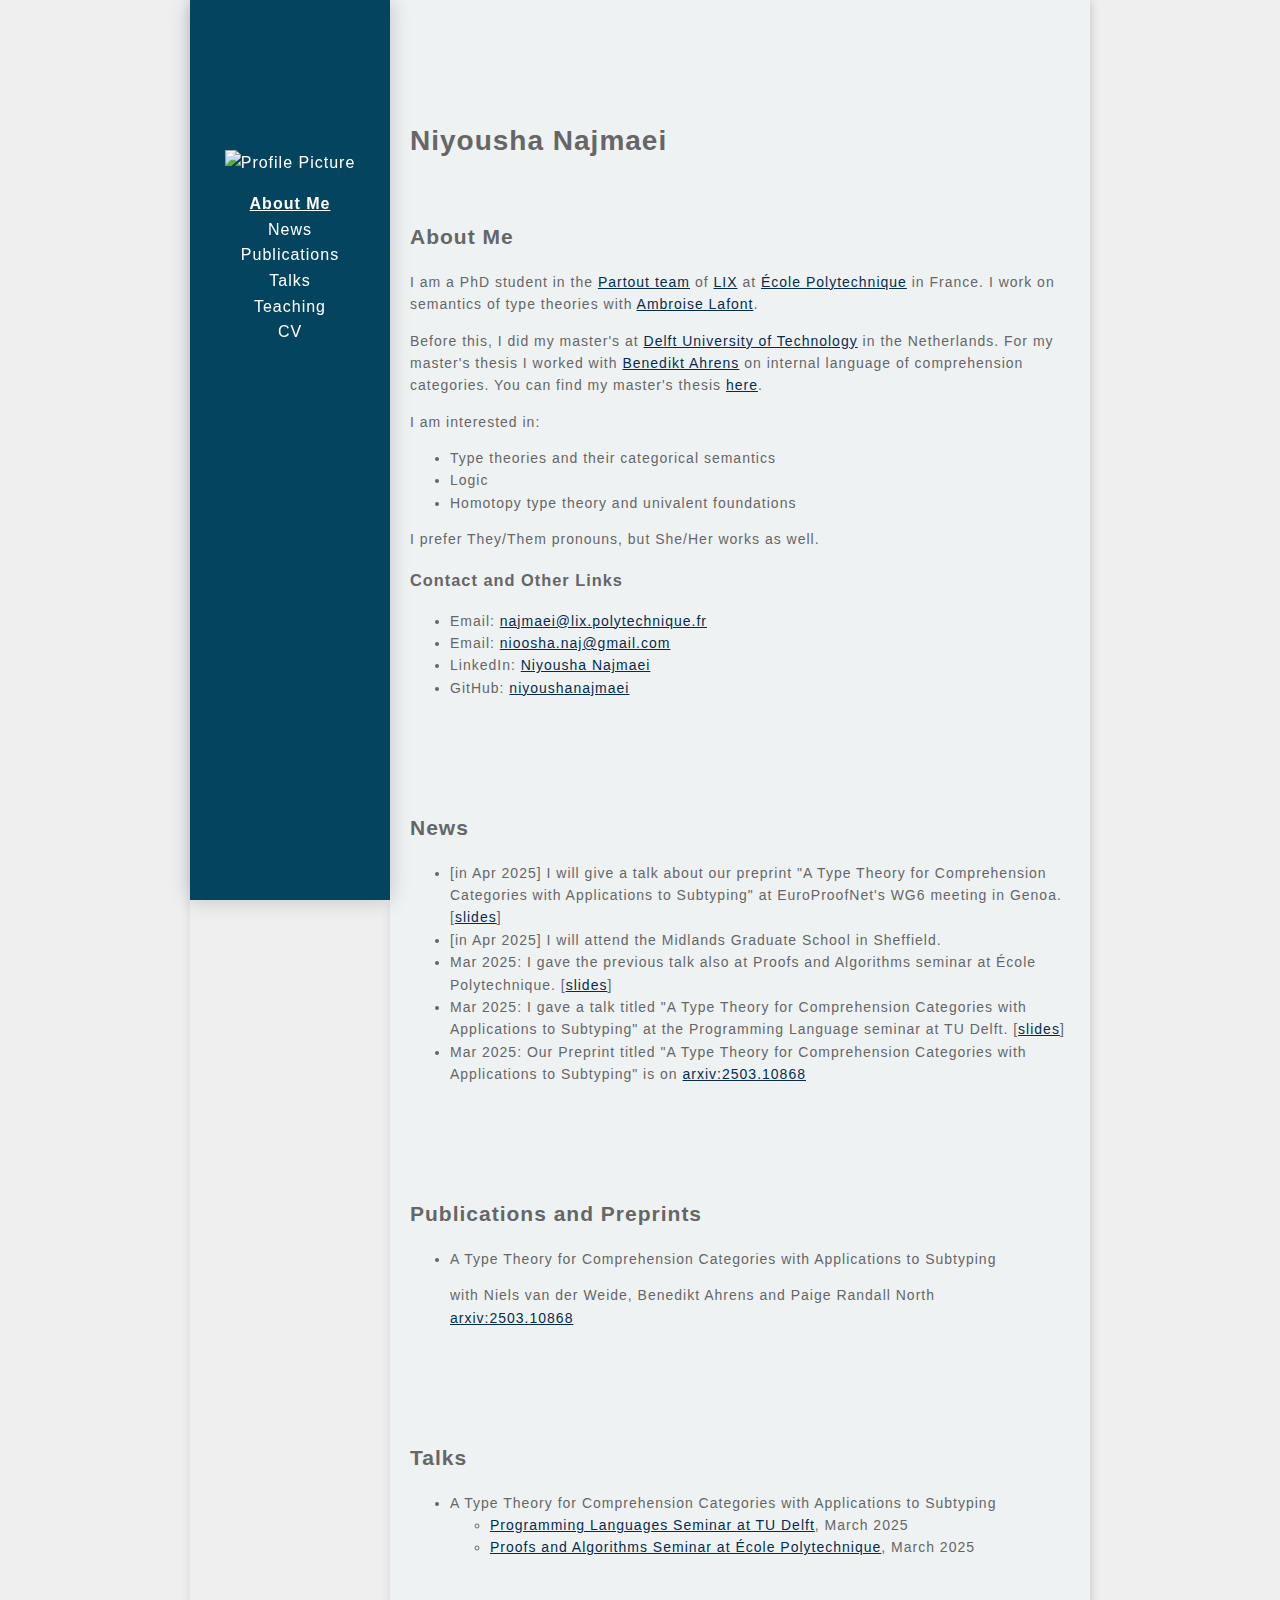
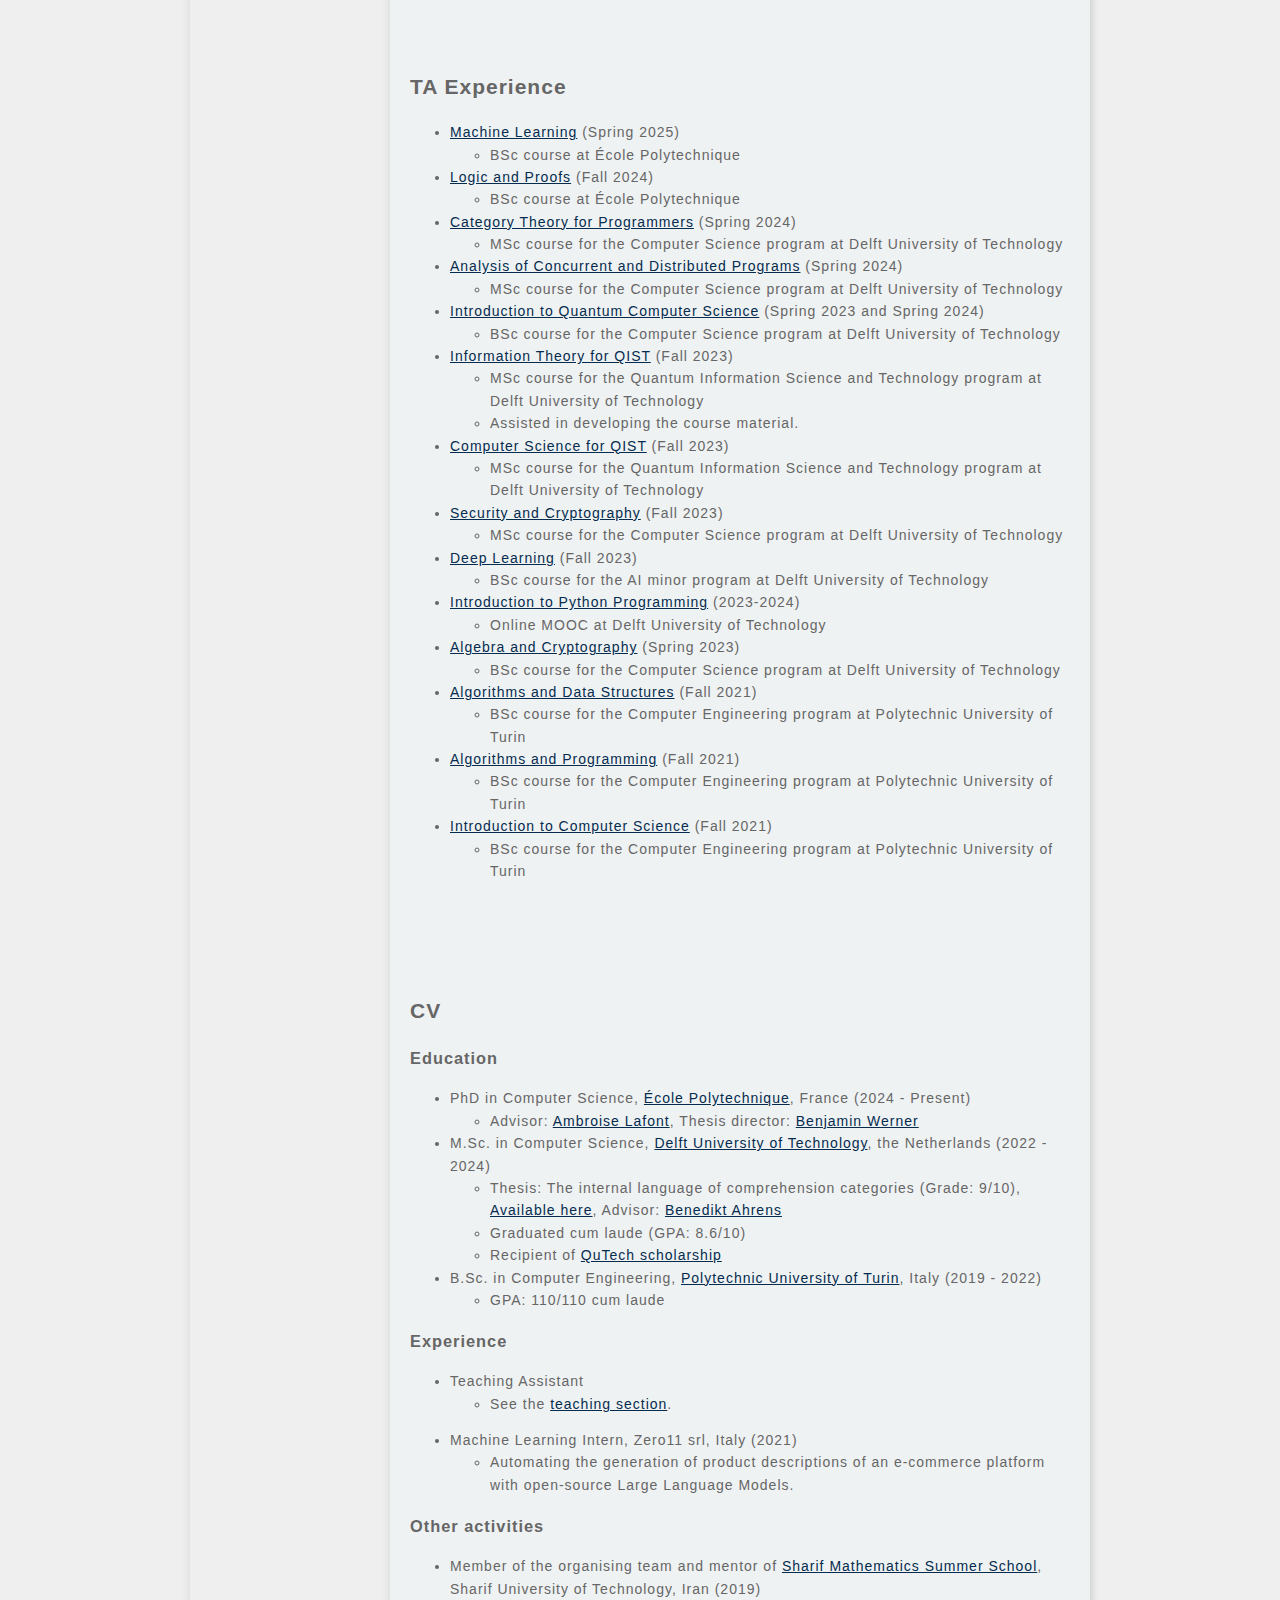
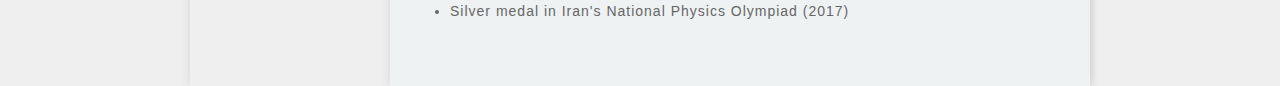
==== commit d59749dd: "wrong order" ====
--- a/index.html
+++ b/index.html
@@ -90,7 +90,7 @@
                         <li>
                         A Type Theory for Comprehension Categories with Applications to Subtyping
                         <p>
-                            with Niels van der Weide, Paige Randall North and Benedikt Ahrens
+                            with Niels van der Weide, Benedikt Ahrens and Paige Randall North
                             <br>
                             <a href="https://arxiv.org/abs/2503.10868">arxiv:2503.10868</a></p>
                         </li>
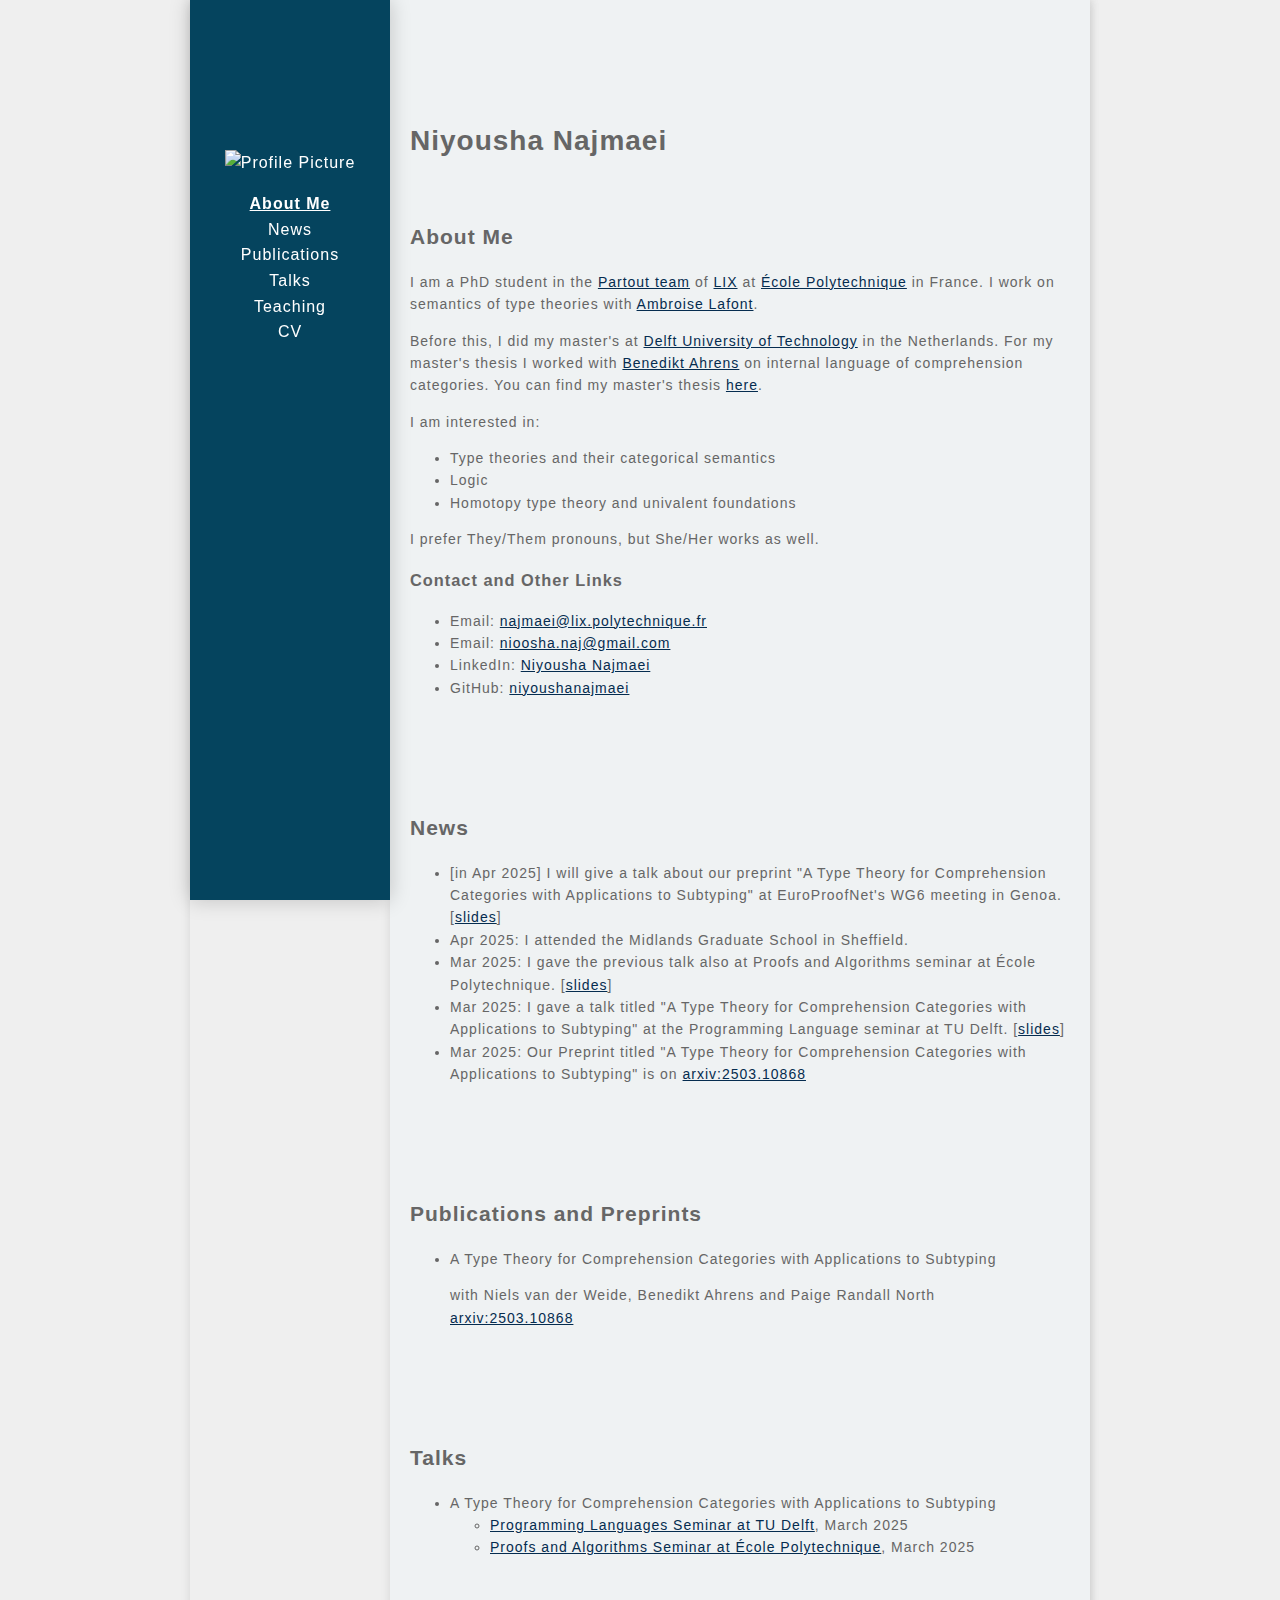
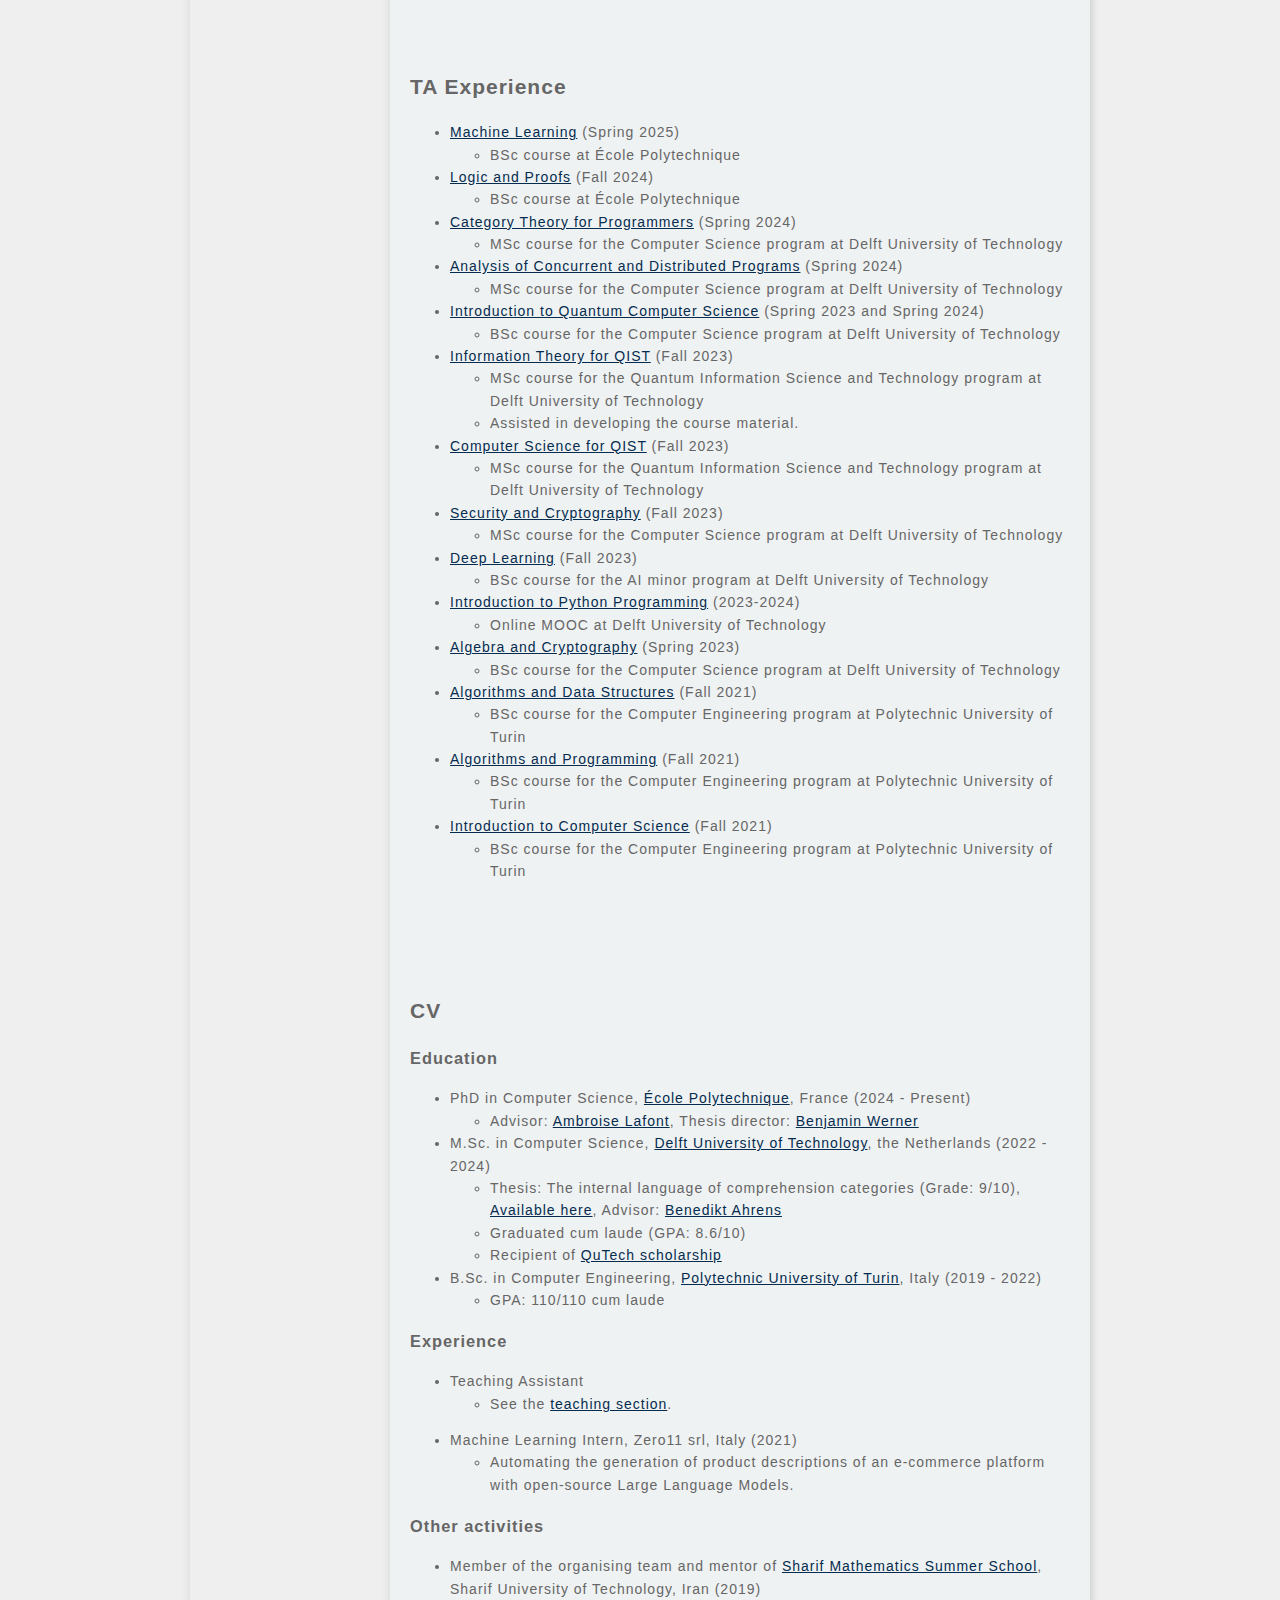
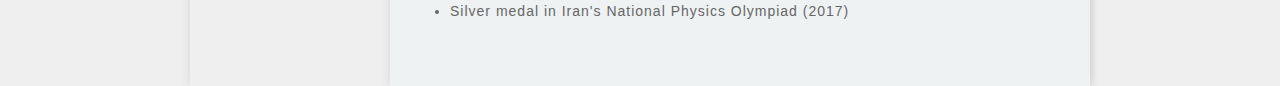
==== commit 4cf61dea: "update news" ====
--- a/index.html
+++ b/index.html
@@ -67,7 +67,7 @@
                             [in Apr 2025] I will give a talk about our preprint "A Type Theory for Comprehension Categories with Applications to Subtyping" at EuroProofNet's WG6 meeting in Genoa. [<a href="talks/CCTT/A_Type_Theory_for_Comprehension_Categories_with_Applications_to_Subtyping_Genova.pdf" target="_blank" rel="noopener noreferrer">slides</a>]
                         </li>
                         <li>
-                            [in Apr 2025] I will attend the Midlands Graduate School in Sheffield.
+                            Apr 2025: I attended the Midlands Graduate School in Sheffield.
                         </li>
                         <li>
                             Mar 2025: I gave the previous talk also at Proofs and Algorithms seminar at École Polytechnique. [<a href="talks/CCTT/A_Type_Theory_for_Comprehension_Categories_with_Applications_to_Subtyping_Palaiseau.pdf" target="_blank" rel="noopener noreferrer">slides</a>]
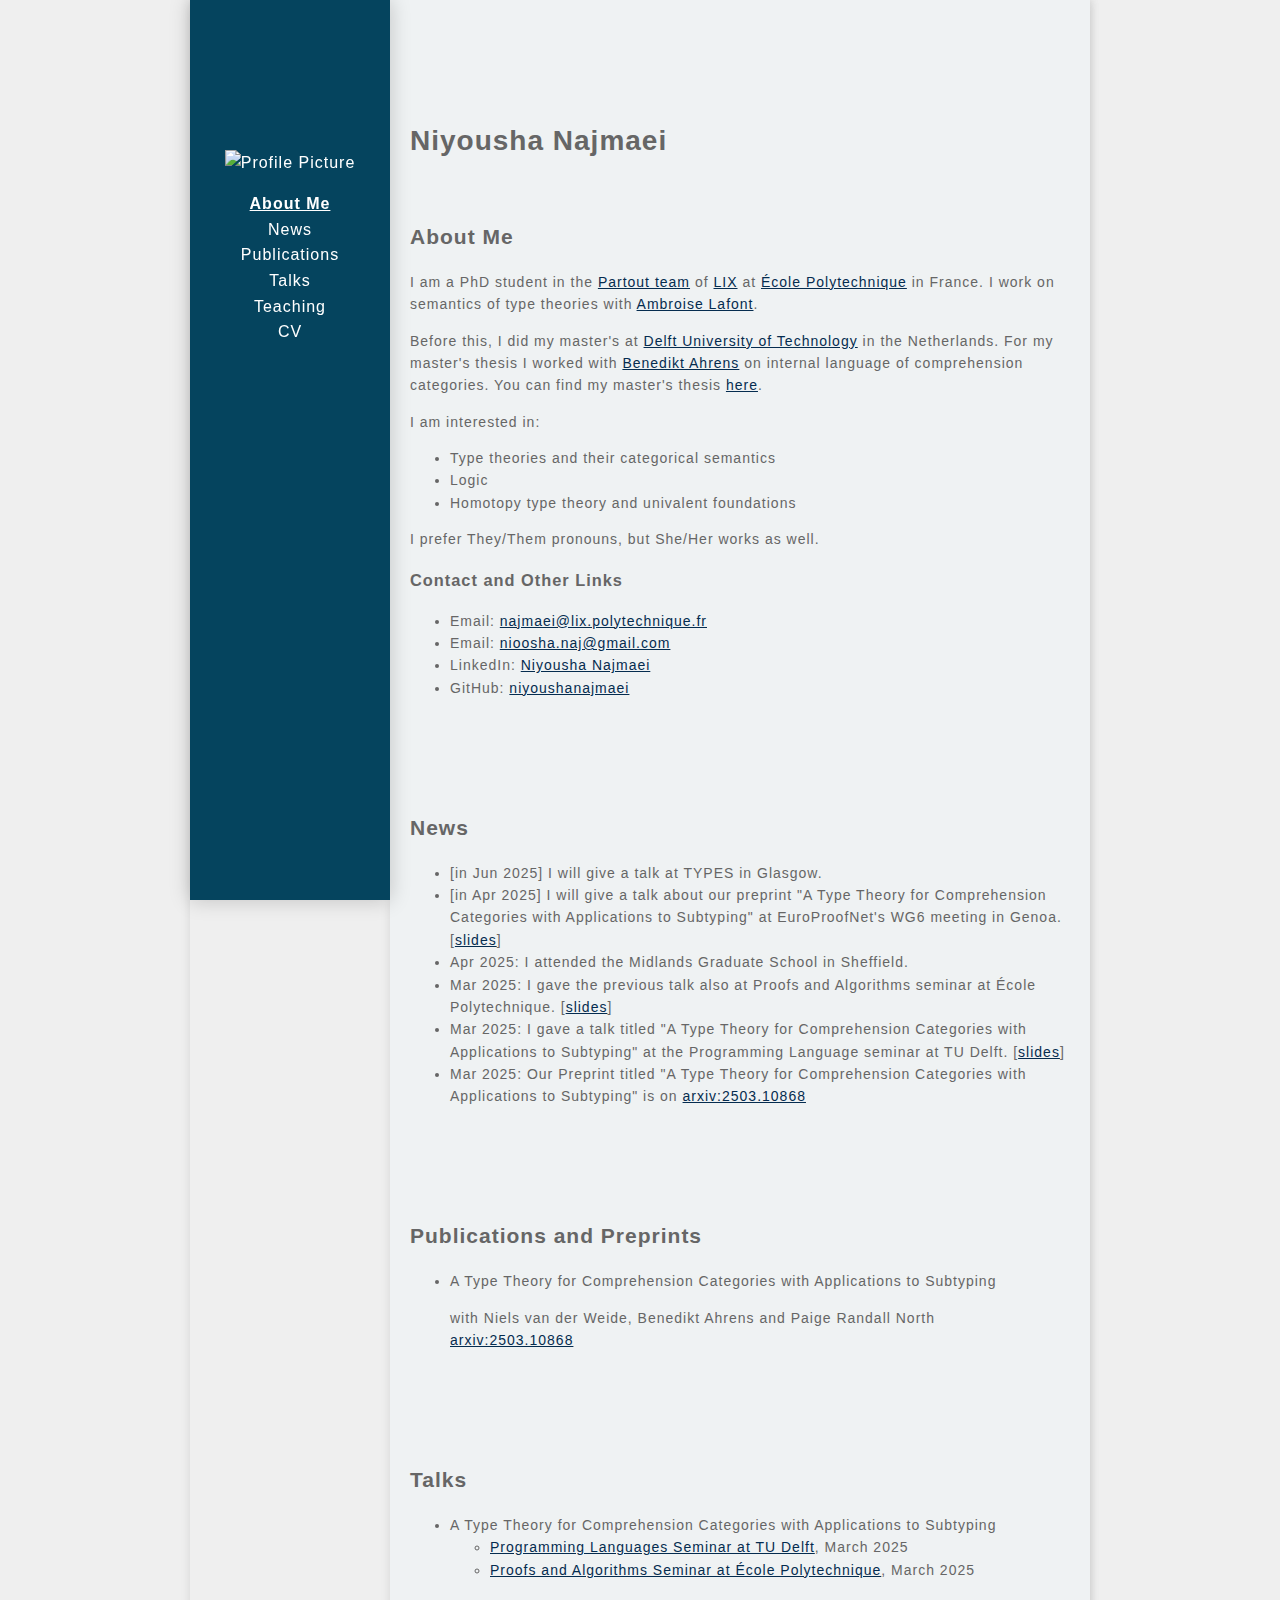
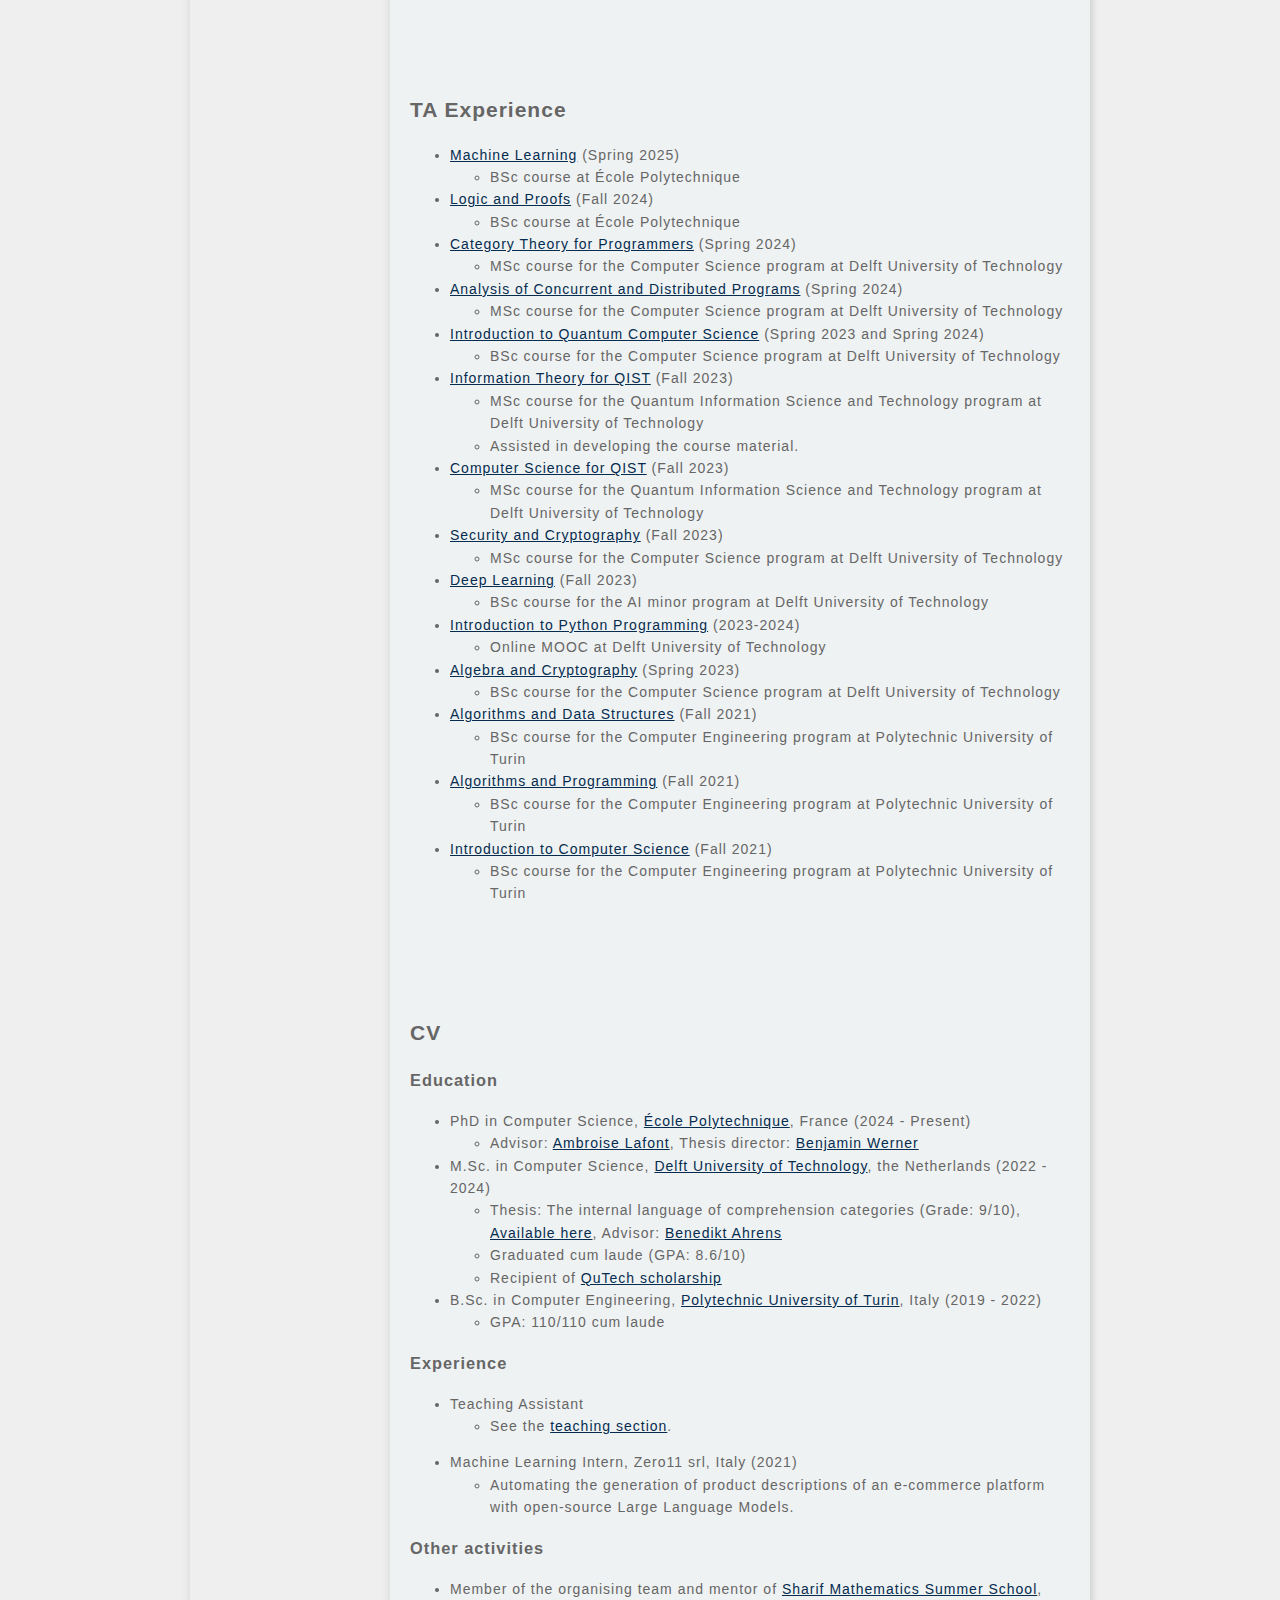
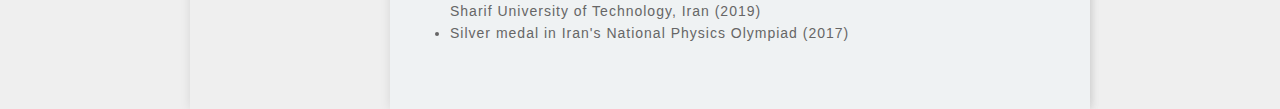
==== commit aceba19f: "update news" ====
--- a/index.html
+++ b/index.html
@@ -64,6 +64,9 @@
                 <p>
                     <ul>
                         <li>
+                            [in Jun 2025] I will give a talk at TYPES in Glasgow.
+                        </li>
+                        <li>
                             [in Apr 2025] I will give a talk about our preprint "A Type Theory for Comprehension Categories with Applications to Subtyping" at EuroProofNet's WG6 meeting in Genoa. [<a href="talks/CCTT/A_Type_Theory_for_Comprehension_Categories_with_Applications_to_Subtyping_Genova.pdf" target="_blank" rel="noopener noreferrer">slides</a>]
                         </li>
                         <li>
